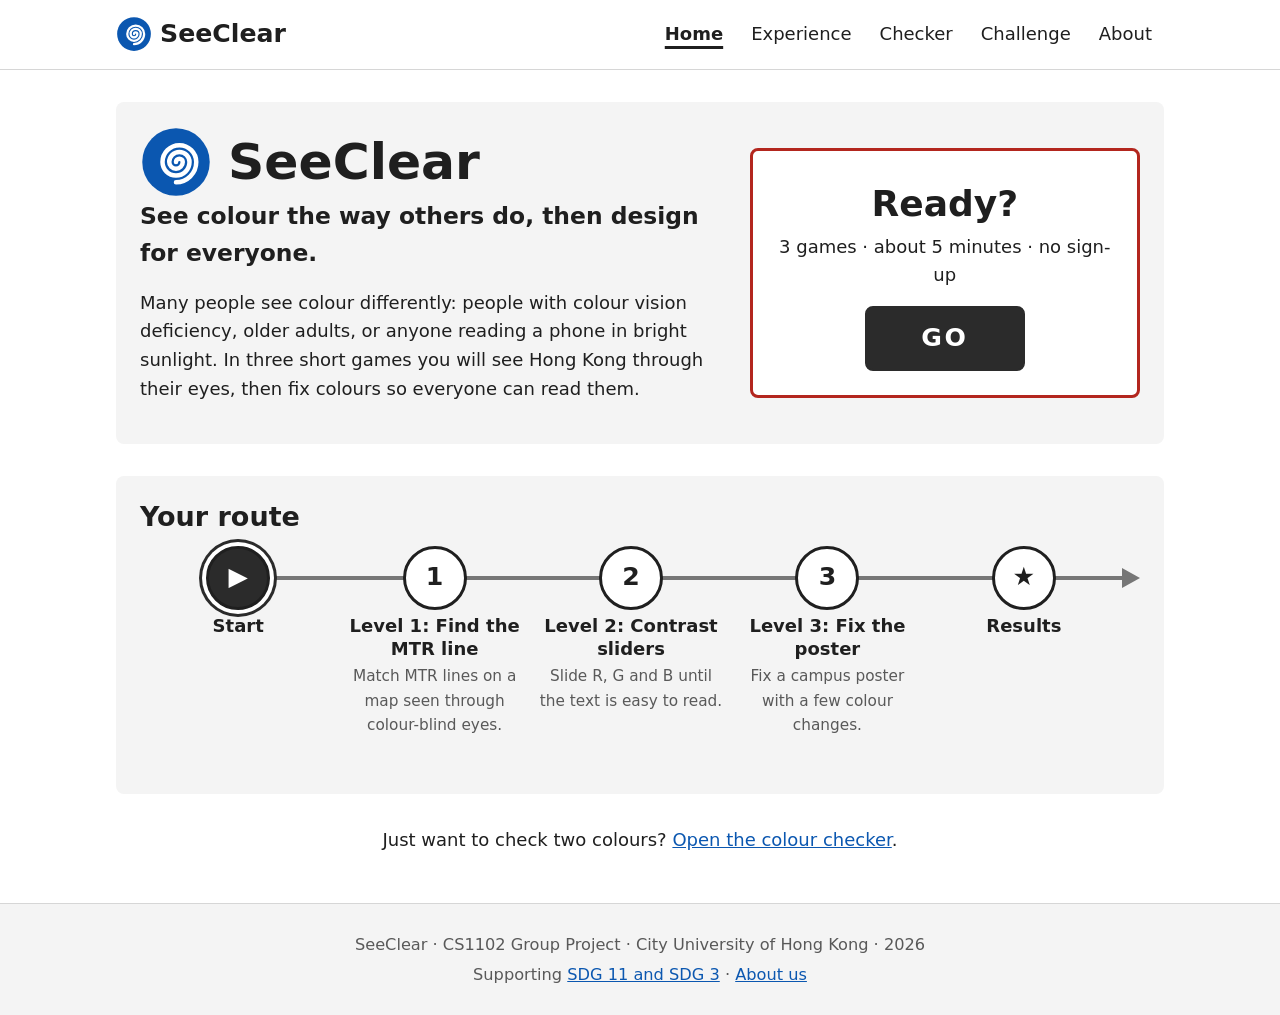
==== index.html @ ec4e5e6d "home: rebuild from the design draft and add a connected route bar to game pages Co-Authored-By: Clau" ====
<!DOCTYPE html>
<html lang="en">
<head>
  <meta charset="UTF-8">
  <meta name="viewport" content="width=device-width, initial-scale=1.0">
  <meta name="description" content="See how people with colour vision deficiency see your design, then check and fix your colours.">
  <title>SeeClear - See colour through other eyes</title>
  <link rel="stylesheet" href="css/style.css">
</head>
<body>
  <!-- Page owner: Programmer B (current version: Programmer A, from the design draft). Nav bar and footer are shared: keep them identical on all 6 pages. -->
  <a class="skip-link" href="#main">Skip to content</a>
  <header class="site-header">
    <nav class="nav-bar" aria-label="Main">
      <a class="logo" href="index.html"><img src="img/logo.svg" alt="" width="36" height="36">SeeClear</a>
      <ul class="nav-links">
        <li><a href="index.html" class="active" aria-current="page">Home</a></li>
        <li><a href="experience.html">Experience</a></li>
        <li><a href="checker.html">Checker</a></li>
        <li><a href="challenge.html">Challenge</a></li>
        <li><a href="about.html">About</a></li>
      </ul>
    </nav>
  </header>

  <main id="main">
    <!-- Home page, following the group's design draft (panel 1). Built by Programmer A, 2026-11-09. -->
    <section class="home-hero" aria-labelledby="homeTitle">
      <div class="home-intro">
        <div class="home-brand">
          <img src="img/logo.svg" alt="" width="72" height="72">
          <h1 id="homeTitle">SeeClear</h1>
        </div>
        <p class="home-tagline">See colour the way others do, then design for everyone.</p>
        <p>Many people see colour differently: people with colour vision deficiency, older adults, or anyone reading a phone in bright sunlight. In three short games you will see Hong Kong through their eyes, then fix colours so everyone can read them.</p>
      </div>
      <div class="ready-box">
        <p class="ready-title">Ready?</p>
        <p>3 games &middot; about 5 minutes &middot; no sign-up</p>
        <a class="btn btn-primary btn-go" href="experience.html">GO</a>
      </div>
    </section>

    <section class="home-route-section" aria-labelledby="routeTitle">
      <h2 id="routeTitle">Your route</h2>
      <nav class="route" id="routeBar" aria-label="Game route" data-current="start" data-detail="true"></nav>
    </section>

    <p class="home-checker">Just want to check two colours? <a href="checker.html">Open the colour checker</a>.</p>
  </main>

  <footer class="site-footer">
    <p>SeeClear &middot; CS1102 Group Project &middot; City University of Hong Kong &middot; 2026</p>
    <p>Supporting <a href="about.html#sdg">SDG 11 and SDG 3</a> &middot; <a href="about.html">About us</a></p>
  </footer>

  <script src="js/game.js"></script>
</body>
</html>
---- css/style.css ----
/*
  style.css - shared styles for all SeeClear pages
  Owner: Programmer A. Programmer B: ask before changing, add page-specific
  rules at the end of this file under the page's heading comment.

  Neutral first version (white / light grey / dark grey) so the colours being
  tested stand out. All text colours pass WCAG AA on --color-bg and --color-surface.
*/

/* ===== Colour and size variables ===== */
:root {
  --color-bg: #ffffff;
  --color-surface: #f4f4f4;       /* cards and footer */
  --color-text: #1f1f1f;          /* 16.3:1 on bg */
  --color-text-muted: #595959;    /* 7.0:1 on bg, 6.4:1 on surface */
  --color-border: #d6d6d6;        /* decoration only */
  --color-border-strong: #767676; /* form controls, 4.5:1 on bg */
  --color-primary: #2b2b2b;       /* primary button background */
  --color-on-primary: #ffffff;    /* 14.4:1 on primary */
  --color-link: #0b57b0;          /* 7.0:1 on bg */
  --color-focus: #0b57b0;

  --font-body: system-ui, -apple-system, "Segoe UI", Roboto, "Helvetica Neue", Arial, sans-serif;
  --font-mono: ui-monospace, "Cascadia Code", Consolas, monospace;
  --text-base: 18px;
  --radius: 8px;
  --space: 16px;
  --max-width: 1080px;
}

/* ===== Base ===== */
*,
*::before,
*::after {
  box-sizing: border-box;
}

html {
  font-size: var(--text-base);
}

body {
  margin: 0;
  font-family: var(--font-body);
  line-height: 1.6;
  color: var(--color-text);
  background: var(--color-bg);
  display: flex;
  flex-direction: column;
  min-height: 100vh;
}

h1,
h2,
h3 {
  line-height: 1.25;
  margin: 0 0 calc(var(--space) * 0.75);
}

h1 {
  font-size: 2.2rem;
}

h2 {
  font-size: 1.5rem;
}

h3 {
  font-size: 1.2rem;
}

p {
  margin: 0 0 var(--space);
}

a {
  color: var(--color-link);
}

img {
  max-width: 100%;
  height: auto;
}

code {
  font-family: var(--font-mono);
}

/* Hidden visually but read by screen readers */
.sr-only {
  position: absolute;
  width: 1px;
  height: 1px;
  padding: 0;
  margin: -1px;
  overflow: hidden;
  clip: rect(0, 0, 0, 0);
  white-space: nowrap;
  border: 0;
}

/* Visible keyboard focus everywhere */
:focus-visible {
  outline: 3px solid var(--color-focus);
  outline-offset: 2px;
}

.skip-link {
  position: absolute;
  left: var(--space);
  top: -100px;
  padding: 8px 16px;
  background: var(--color-primary);
  color: var(--color-on-primary);
  border-radius: var(--radius);
  z-index: 10;
}

.skip-link:focus {
  top: var(--space);
}

/* ===== Header and nav bar ===== */
.site-header {
  border-bottom: 1px solid var(--color-border);
  background: var(--color-bg);
}

.nav-bar {
  max-width: var(--max-width);
  margin: 0 auto;
  padding: 12px var(--space);
  display: flex;
  align-items: center;
  justify-content: space-between;
  flex-wrap: wrap;
  gap: var(--space);
}

.logo {
  display: inline-flex;
  align-items: center;
  gap: 8px;
  font-size: 1.4rem;
  font-weight: 700;
  color: var(--color-text);
  text-decoration: none;
}

.nav-links {
  list-style: none;
  margin: 0;
  padding: 0;
  display: flex;
  flex-wrap: wrap;
  gap: 4px;
}

.nav-links a {
  display: block;
  padding: 8px 12px;
  border-radius: var(--radius);
  color: var(--color-text);
  text-decoration: none;
}

.nav-links a:hover {
  background: var(--color-surface);
}

.nav-links a.active {
  font-weight: 700;
  text-decoration: underline;
  text-underline-offset: 6px;
  text-decoration-thickness: 3px;
}

/* ===== Main layout ===== */
main {
  flex: 1;
  width: 100%;
  max-width: var(--max-width);
  margin: 0 auto;
  padding: calc(var(--space) * 2) var(--space);
}

main > section {
  margin-bottom: calc(var(--space) * 2);
  padding: calc(var(--space) * 1.5);
  background: var(--color-surface);
  border-radius: var(--radius);
}

/* Two-column grid helper, one column on phones */
.grid-2 {
  display: grid;
  grid-template-columns: repeat(2, 1fr);
  gap: var(--space);
}

/* ===== Buttons ===== */
.btn,
button {
  display: inline-flex;
  align-items: center;
  justify-content: center;
  min-height: 48px;
  padding: 10px 20px;
  font: inherit;
  font-weight: 600;
  color: var(--color-text);
  background: var(--color-bg);
  border: 2px solid var(--color-primary);
  border-radius: var(--radius);
  text-decoration: none;
  cursor: pointer;
  transition: background 0.2s, color 0.2s;
}

.btn:hover,
button:hover {
  background: var(--color-surface);
}

.btn-primary {
  color: var(--color-on-primary);
  background: var(--color-primary);
}

.btn-primary:hover {
  background: #000000;
}

button:disabled {
  opacity: 0.5;
  cursor: not-allowed;
}

/* ===== Form controls ===== */
label {
  display: block;
  font-weight: 600;
  margin-bottom: 4px;
}

input[type="text"],
input[type="number"] {
  min-height: 48px;
  padding: 8px 12px;
  font: inherit;
  color: var(--color-text);
  background: var(--color-bg);
  border: 2px solid var(--color-border-strong);
  border-radius: var(--radius);
}

input[type="color"] {
  width: 64px;
  height: 48px;
  padding: 2px;
  border: 2px solid var(--color-border-strong);
  border-radius: var(--radius);
  background: var(--color-bg);
  cursor: pointer;
}

input[type="range"] {
  width: 100%;
  max-width: 400px;
  accent-color: var(--color-primary);
}

/* ===== Home ===== */
.hero {
  text-align: center;
}

.hero h1 {
  font-size: 2.6rem;
}

.cta {
  display: flex;
  flex-wrap: wrap;
  justify-content: center;
  gap: var(--space);
  background: none;
}

.stat-list {
  display: grid;
  grid-template-columns: repeat(auto-fit, minmax(220px, 1fr));
  gap: var(--space);
}

/* Split comparison area (slider logic in filters.js) */
.split-compare {
  position: relative;
  width: 100%;
  min-height: 240px;
  margin: var(--space) 0;
  border: 1px dashed var(--color-border-strong);
  border-radius: var(--radius);
  overflow: hidden;
}

/* ===== Footer ===== */
.site-footer {
  padding: calc(var(--space) * 1.5) var(--space);
  text-align: center;
  font-size: 0.9rem;
  color: var(--color-text-muted);
  background: var(--color-surface);
  border-top: 1px solid var(--color-border);
}

.site-footer p {
  margin: 4px 0;
}

/* ===== Phones ===== */
@media (max-width: 640px) {
  html {
    font-size: 17px;
  }

  h1,
  .hero h1 {
    font-size: 1.8rem;
  }

  .nav-bar {
    flex-direction: column;
    align-items: flex-start;
  }

  .grid-2 {
    grid-template-columns: 1fr;
  }

  main > section {
    padding: var(--space);
  }

  .cta .btn {
    width: 100%;
  }
}

/* Respect users who turn off animation */
@media (prefers-reduced-motion: reduce) {
  * {
    transition: none !important;
    animation: none !important;
  }
}

/* ===== Page-specific rules below (add under a heading comment per page) ===== */

/* ----- Checker (Programmer A) ----- */
.color-row {
  display: flex;
  gap: 8px;
  align-items: center;
}

.color-row input[type="text"] {
  width: 8em;
  font-family: var(--font-mono);
}

.field-error {
  margin: 4px 0 0;
  font-size: 0.9rem;
  color: #b3261e; /* 5.9:1 on surface */
}

input[aria-invalid="true"] {
  border-color: #b3261e;
}

.checker-input .btn {
  margin-top: var(--space);
}

.image-pick {
  margin-top: calc(var(--space) * 1.5);
  padding-top: var(--space);
  border-top: 1px solid var(--color-border);
}

.image-pick input[type="file"] {
  margin-bottom: var(--space);
  font: inherit;
}

.pick-target {
  margin: 0 0 var(--space);
  padding: 0;
  border: 0;
}

.pick-target legend {
  font-weight: 600;
  margin-bottom: 4px;
}

.pick-target label {
  display: inline-flex;
  align-items: center;
  gap: 6px;
  margin-right: var(--space);
  font-weight: 400;
}

.image-hint {
  margin: 8px 0;
  color: var(--color-text-muted);
}

.image-canvas {
  display: block;
  max-width: 100%;
  height: auto;
  border: 1px solid var(--color-border-strong);
  border-radius: var(--radius);
  cursor: crosshair;
}

.image-canvas[hidden] {
  display: none;
}

.ratio-line {
  font-size: 1.4rem;
}

.badge-grid {
  display: grid;
  grid-template-columns: repeat(2, 1fr);
  gap: 8px;
  margin-bottom: var(--space);
}

.badge {
  display: flex;
  justify-content: space-between;
  padding: 8px 12px;
  border-radius: var(--radius);
  border: 2px solid var(--color-border-strong);
  background: var(--color-bg);
  font-weight: 600;
}

.badge.pass {
  border-color: #1b6e2a;
}

.badge.pass .badge-result {
  color: #1b6e2a; /* 6.3:1 on white */
}

.badge.fail .badge-result {
  color: #b3261e; /* 6.5:1 on white */
}

.gauge {
  margin: var(--space) 0 8px;
}

.gauge-track {
  position: relative;
  height: 24px;
  background: var(--color-bg);
  border: 2px solid var(--color-border-strong);
  border-radius: 12px;
}

.gauge-fill {
  height: 100%;
  width: 0;
  border-radius: 10px;
  background: var(--color-text-muted);
  transition: width 0.4s ease, background-color 0.4s ease;
}

/* Fill colour follows the normal-text result; the badges also say it in words */
.gauge-fill.level-fail {
  background: #b3261e;
}

.gauge-fill.level-aa {
  background: #8a5a00;
}

.gauge-fill.level-aaa {
  background: #1b6e2a;
}

.gauge-tick {
  position: absolute;
  top: -6px;
  bottom: -6px;
  width: 2px;
  margin-left: -1px;
  background: var(--color-text);
}

.gauge-tick span {
  position: absolute;
  top: 34px;
  left: 50%;
  transform: translateX(-50%);
  font-size: 0.85rem;
  font-weight: 700;
}

.gauge-ends {
  display: flex;
  justify-content: space-between;
  margin-top: 4px;
  font-size: 0.85rem;
  color: var(--color-text-muted);
}

.gauge-legend {
  margin-top: 12px;
  font-size: 0.9rem;
  color: var(--color-text-muted);
}

.fix-row {
  display: flex;
  flex-wrap: wrap;
  align-items: center;
  gap: 8px 12px;
}

.fix-row label {
  margin: 0;
}

.fix-row select {
  min-height: 48px;
  padding: 8px 12px;
  font: inherit;
  color: var(--color-text);
  background: var(--color-bg);
  border: 2px solid var(--color-border-strong);
  border-radius: var(--radius);
}

.fix-message {
  margin: 12px 0 0;
  min-height: 1.6em;
}

#preview {
  padding: calc(var(--space) * 1.5);
  border-radius: var(--radius);
  border: 1px solid var(--color-border);
}

.preview-large {
  font-size: 1.4rem; /* 24px+ counts as large text */
  font-weight: 700;
}

#previewBtn {
  cursor: default;
}

.copy-css {
  margin-top: calc(var(--space) * 1.5);
  padding-top: var(--space);
  border-top: 1px solid var(--color-border);
}

.copy-css pre {
  margin: 0 0 12px;
  padding: 12px var(--space);
  background: var(--color-bg);
  border: 1px solid var(--color-border-strong);
  border-radius: var(--radius);
  overflow-x: auto;
}

.copy-buttons {
  display: flex;
  flex-wrap: wrap;
  gap: 8px;
}

.copy-message {
  margin: 8px 0 0;
  min-height: 1.6em;
  color: var(--color-text-muted);
}

.history-hint {
  color: var(--color-text-muted);
}

.history-list {
  list-style: none;
  margin: var(--space) 0 0;
  padding: 0;
  display: grid;
  gap: 8px;
}

.history-item {
  width: 100%;
  justify-content: flex-start;
  gap: 12px;
  font-weight: 400;
  text-align: left;
}

.history-swatch {
  flex: none;
  width: 48px;
  padding: 4px 0;
  text-align: center;
  font-weight: 700;
  border: 1px solid var(--color-border-strong);
  border-radius: 4px;
}

.history-codes {
  font-family: var(--font-mono);
}

.history-ratio {
  margin-left: auto;
  color: var(--color-text-muted);
}

@media (max-width: 640px) {
  .badge-grid {
    grid-template-columns: 1fr;
  }
}

/* ===== Games (Programmer A) ===== */
.game-step {
  margin: 0;
  font-weight: 700;
  color: var(--color-text-muted);
  text-transform: uppercase;
  letter-spacing: 0.05em;
}

.game-actions,
.quiz-nav,
.fix-status {
  display: flex;
  flex-wrap: wrap;
  align-items: center;
  gap: 12px;
  margin: var(--space) 0;
}

.game-message {
  min-height: 1.6em;
  font-weight: 600;
}

.next-block {
  margin: var(--space) 0;
  padding: var(--space);
  background: var(--color-bg);
  border: 2px solid #1b6e2a;
  border-radius: var(--radius);
}

.next-block[hidden] {
  display: none;
}

.vision-row select,
.fix-row select {
  min-height: 48px;
  font: inherit;
}

.vision-row {
  margin-bottom: var(--space);
}

.vision-row select {
  padding: 8px 12px;
  border: 2px solid var(--color-border-strong);
  border-radius: var(--radius);
  background: var(--color-bg);
}

/* Game 1: MTR map */
.mtr-game {
  display: grid;
  grid-template-columns: 3fr 2fr;
  gap: var(--space);
  align-items: start;
}

.mtr-map svg {
  display: block;
  width: 100%;
  height: auto;
  background: #fafafa;
  border: 1px solid var(--color-border-strong);
  border-radius: var(--radius);
}

.mtr-side h2 {
  font-size: 1.1rem;
  margin: 0 0 8px;
}

.mtr-slots {
  list-style: none;
  margin: 0 0 var(--space);
  padding: 0;
  display: grid;
  gap: 8px;
}

.mtr-slots li {
  display: grid;
  grid-template-columns: 36px 1fr auto;
  align-items: center;
  gap: 8px;
}

.slot-number {
  display: inline-flex;
  align-items: center;
  justify-content: center;
  width: 34px;
  height: 34px;
  border-radius: 50%;
  background: #1f1f1f;
  color: #ffffff;
  font-weight: 700;
}

.drop-slot {
  min-height: 52px;
  padding: 4px;
  display: flex;
  align-items: center;
  background: var(--color-bg);
  border: 2px dashed var(--color-border-strong);
  border-radius: var(--radius);
  cursor: pointer;
}

.drop-slot:empty::before {
  content: "Drop here";
  padding-left: 8px;
  color: var(--color-text-muted);
}

.drop-slot.drop-target {
  border-style: solid;
  border-color: var(--color-link);
  background: #e8f0fb;
}

.slot-mark {
  min-width: 6.5em;
  font-weight: 700;
}

.mtr-slots li.correct .drop-slot {
  border: 2px solid #1b6e2a;
}

.mtr-slots li.correct .slot-mark {
  color: #1b6e2a;
}

.mtr-slots li.wrong .drop-slot {
  border: 2px solid #b3261e;
}

.mtr-slots li.wrong .slot-mark {
  color: #b3261e;
}

.chip-tray {
  display: flex;
  flex-wrap: wrap;
  gap: 8px;
  min-height: 60px;
  padding: 8px;
  border: 1px solid var(--color-border);
  border-radius: var(--radius);
  background: var(--color-bg);
}

.line-chip {
  gap: 8px;
  min-height: 44px;
  padding: 6px 12px;
  font-weight: 600;
  touch-action: none;
  user-select: none;
}

.drop-slot .line-chip {
  width: 100%;
  justify-content: flex-start;
}

.chip-swatch {
  flex: none;
  width: 22px;
  height: 22px;
  border-radius: 4px;
  border: 1px solid #1f1f1f;
}

.line-chip.selected {
  outline: 3px solid var(--color-link);
  outline-offset: 2px;
}

.line-chip.dragging {
  position: relative;
  z-index: 10;
  cursor: grabbing;
  box-shadow: 0 6px 16px rgba(0, 0, 0, 0.25);
}

.attempt-list {
  margin: 0;
  padding-left: 1.4em;
  color: var(--color-text-muted);
}

/* Game 2: contrast sliders */
.slider-game {
  display: grid;
  grid-template-columns: 1fr 1fr;
  gap: var(--space);
  align-items: start;
}

.slider-picture {
  display: flex;
  align-items: center;
  justify-content: center;
  min-height: 220px;
  padding: var(--space);
  border: 1px solid var(--color-border-strong);
  border-radius: var(--radius);
  text-align: center;
}

.slider-picture p {
  margin: 0;
}

.contrast-level {
  margin: 0 0 8px;
}

.contrast-target {
  color: var(--color-text-muted);
  margin-left: 8px;
}

.level-bar {
  position: relative;
  height: 16px;
  margin-bottom: var(--space);
  background: var(--color-bg);
  border: 1px solid var(--color-border-strong);
  border-radius: 8px;
}

.level-fill {
  height: 100%;
  width: 0;
  background: #b3261e;
  border-radius: 8px;
  transition: width 0.15s;
}

.level-fill.reached {
  background: #1b6e2a;
}

.level-target {
  position: absolute;
  top: -6px;
  bottom: -6px;
  width: 3px;
  background: var(--color-text);
}

.rgb-slider label {
  display: flex;
  justify-content: space-between;
  max-width: 400px;
}

.rgb-slider output {
  font-family: var(--font-mono);
}

.quiz-count {
  font-weight: 700;
  min-width: 4em;
  text-align: center;
}

/* Game 3: fix the poster */
.fix-game {
  display: grid;
  grid-template-columns: 3fr 2fr;
  gap: var(--space);
  align-items: start;
}

.poster {
  display: flex;
  flex-direction: column;
  gap: 12px;
  min-height: 360px;
  padding: calc(var(--space) * 1.5);
  border: 1px solid var(--color-border-strong);
  border-radius: var(--radius);
}

.poster.selected {
  outline: 4px solid var(--color-link);
  outline-offset: 3px;
}

.poster-block {
  justify-content: space-between;
  gap: 12px;
  background: transparent;
  border: 2px dashed transparent;
  text-align: left;
  font-weight: 600;
}

.poster-block:hover {
  background: transparent;
  border-color: currentColor;
}

.poster-block.selected {
  border: 3px solid var(--color-link);
  box-shadow: 0 0 0 2px #ffffff;
}

.block-mark {
  flex: none;
  padding: 2px 8px;
  font-size: 0.8rem;
  border-radius: 4px;
  background: #ffffff;
}

.block-mark.pass {
  color: #1b6e2a;
}

.block-mark.fail {
  color: #b3261e;
}

.toolbox h2 {
  margin-top: 0;
}

.selected-part {
  font-weight: 600;
}

.swatches {
  display: grid;
  grid-template-columns: repeat(4, 1fr);
  gap: 8px;
  margin-top: var(--space);
}

.swatch {
  min-height: 48px;
  padding: 0;
  border: 2px solid var(--color-border-strong);
}

.swatch:hover {
  border-color: var(--color-text);
}

.progress-bar {
  display: flex;
  height: 32px;
  margin-top: var(--space);
  border-radius: var(--radius);
  overflow: hidden;
  border: 1px solid var(--color-border-strong);
  font-weight: 700;
  font-size: 0.85rem;
  color: #ffffff;
}

.progress-pass,
.progress-fail {
  flex: none;
  overflow: hidden;
  display: flex;
  align-items: center;
  justify-content: center;
  white-space: nowrap;
  transition: width 0.3s;
}

.progress-pass {
  background: #1b6e2a;
}

.progress-fail {
  background: #b3261e;
}

/* Results (About page) */
.result-steps {
  list-style: none;
  margin: 0 0 var(--space);
  padding: 0;
  display: grid;
  grid-template-columns: repeat(3, 1fr);
  gap: var(--space);
}

.result-step {
  display: flex;
  flex-direction: column;
  align-items: center;
  gap: 6px;
  padding: var(--space);
  background: var(--color-bg);
  border-radius: var(--radius);
  text-align: center;
}

.result-number {
  display: inline-flex;
  align-items: center;
  justify-content: center;
  width: 44px;
  height: 44px;
  border: 2px solid var(--color-text);
  border-radius: 50%;
  font-weight: 700;
}

.result-score {
  font-size: 1.6rem;
  font-weight: 700;
}

.result-step.not-played .result-score {
  font-size: 1rem;
  color: var(--color-text-muted);
}

.result-level {
  font-size: 1.4rem;
}

.result-level strong {
  font-size: 2rem;
}

@media (max-width: 640px) {
  .mtr-game,
  .slider-game,
  .fix-game,
  .result-steps {
    grid-template-columns: 1fr;
  }
}

/* ===== Route bar: Start - 1 - 2 - 3 - Results (Programmer A) ===== */
.route {
  margin-bottom: calc(var(--space) * 2);
}

.route-list {
  position: relative;
  display: flex;
  margin: 0;
  padding: 0 18px 0 0; /* room for the arrow head */
  list-style: none;
}

/* Arrow head at the end of the line */
.route-list::after {
  content: "";
  position: absolute;
  right: 0;
  top: 14px;
  border-left: 18px solid var(--color-border-strong);
  border-top: 10px solid transparent;
  border-bottom: 10px solid transparent;
}

.route-step {
  position: relative;
  flex: 1;
  min-width: 0;
}

/* The line joining each step to the one before it */
.route-step + .route-step::before,
.route-step:last-child::after {
  content: "";
  position: absolute;
  top: 22px;
  height: 4px;
  background: var(--color-border-strong);
}

.route-step + .route-step::before {
  right: 50%;
  width: 100%;
}

.route-step:last-child::after {
  left: 50%;
  width: 50%;
}

.route-step.done::before {
  background: #1b6e2a;
}

.route-step a {
  position: relative;
  z-index: 1;
  display: flex;
  flex-direction: column;
  align-items: center;
  gap: 4px;
  padding: 0 4px;
  color: var(--color-text);
  text-align: center;
  text-decoration: none;
}

.route-dot {
  display: inline-flex;
  align-items: center;
  justify-content: center;
  width: 48px;
  height: 48px;
  border: 3px solid var(--color-text);
  border-radius: 50%;
  background: var(--color-bg);
  font-weight: 700;
}

.route-label {
  font-size: 0.85rem;
  line-height: 1.3;
}

.route-step a:hover .route-label {
  text-decoration: underline;
}

.route-score {
  font-size: 0.8rem;
  font-weight: 700;
  color: #1b6e2a;
}

.route-step.done .route-dot {
  border-color: #1b6e2a;
}

.route-step.current .route-dot {
  color: var(--color-on-primary);
  background: var(--color-primary);
  box-shadow: 0 0 0 4px var(--color-bg), 0 0 0 7px var(--color-primary);
}

.route-step.current .route-label {
  font-weight: 700;
}

/* Large version on the home page */
.route-detail .route-dot {
  width: 64px;
  height: 64px;
  font-size: 1.4rem;
}

.route-detail .route-step + .route-step::before,
.route-detail .route-step:last-child::after {
  top: 30px;
}

.route-detail::after {
  top: 22px;
}

.route-detail .route-label {
  font-size: 1rem;
  font-weight: 700;
}

.route-summary {
  font-size: 0.85rem;
  color: var(--color-text-muted);
}

/* ===== Home page (design draft, panel 1) ===== */
.home-hero {
  display: grid;
  grid-template-columns: 3fr 2fr;
  gap: calc(var(--space) * 1.5);
  align-items: center;
}

.home-brand {
  display: flex;
  align-items: center;
  gap: var(--space);
}

.home-brand h1 {
  margin: 0;
  font-size: 2.8rem;
}

.home-tagline {
  font-size: 1.3rem;
  font-weight: 600;
}

.ready-box {
  padding: calc(var(--space) * 1.5);
  text-align: center;
  background: var(--color-bg);
  border: 3px solid #b3261e;
  border-radius: var(--radius);
}

.ready-title {
  margin: 0;
  font-size: 2rem;
  font-weight: 700;
}

.btn-go {
  min-width: 160px;
  font-size: 1.4rem;
  letter-spacing: 0.1em;
}

.home-route-section h2 {
  margin-top: 0;
}

.home-checker {
  text-align: center;
}

@media (max-width: 640px) {
  .home-hero {
    grid-template-columns: 1fr;
  }

  .home-brand h1 {
    font-size: 2.2rem;
  }

  /* Small route bar: only the current step keeps its name */
  .route-list:not(.route-detail) .route-step:not(.current) .route-label,
  .route-list:not(.route-detail) .route-step:not(.current) .route-score {
    display: none;
  }

  .route-dot {
    width: 40px;
    height: 40px;
  }

  .route-step + .route-step::before,
  .route-step:last-child::after {
    top: 18px;
  }

  .route-list::after {
    top: 10px;
  }

  /* Large route goes top to bottom */
  .route-detail {
    flex-direction: column;
    gap: var(--space);
    padding: 0;
  }

  .route-detail::after {
    display: none;
  }

  .route-detail .route-step a {
    flex-direction: row;
    flex-wrap: wrap;
    align-items: center;
    gap: 4px 12px;
    text-align: left;
  }

  .route-detail .route-dot {
    flex: none;
    width: 52px;
    height: 52px;
  }

  .route-detail .route-summary {
    flex-basis: 100%;
    padding-left: 64px;
  }

  .route-detail .route-step + .route-step::before {
    top: auto;
    bottom: 50%;
    left: 28px;
    right: auto;
    width: 4px;
    height: calc(100% + var(--space));
  }

  .route-detail .route-step:last-child::after {
    display: none;
  }
}
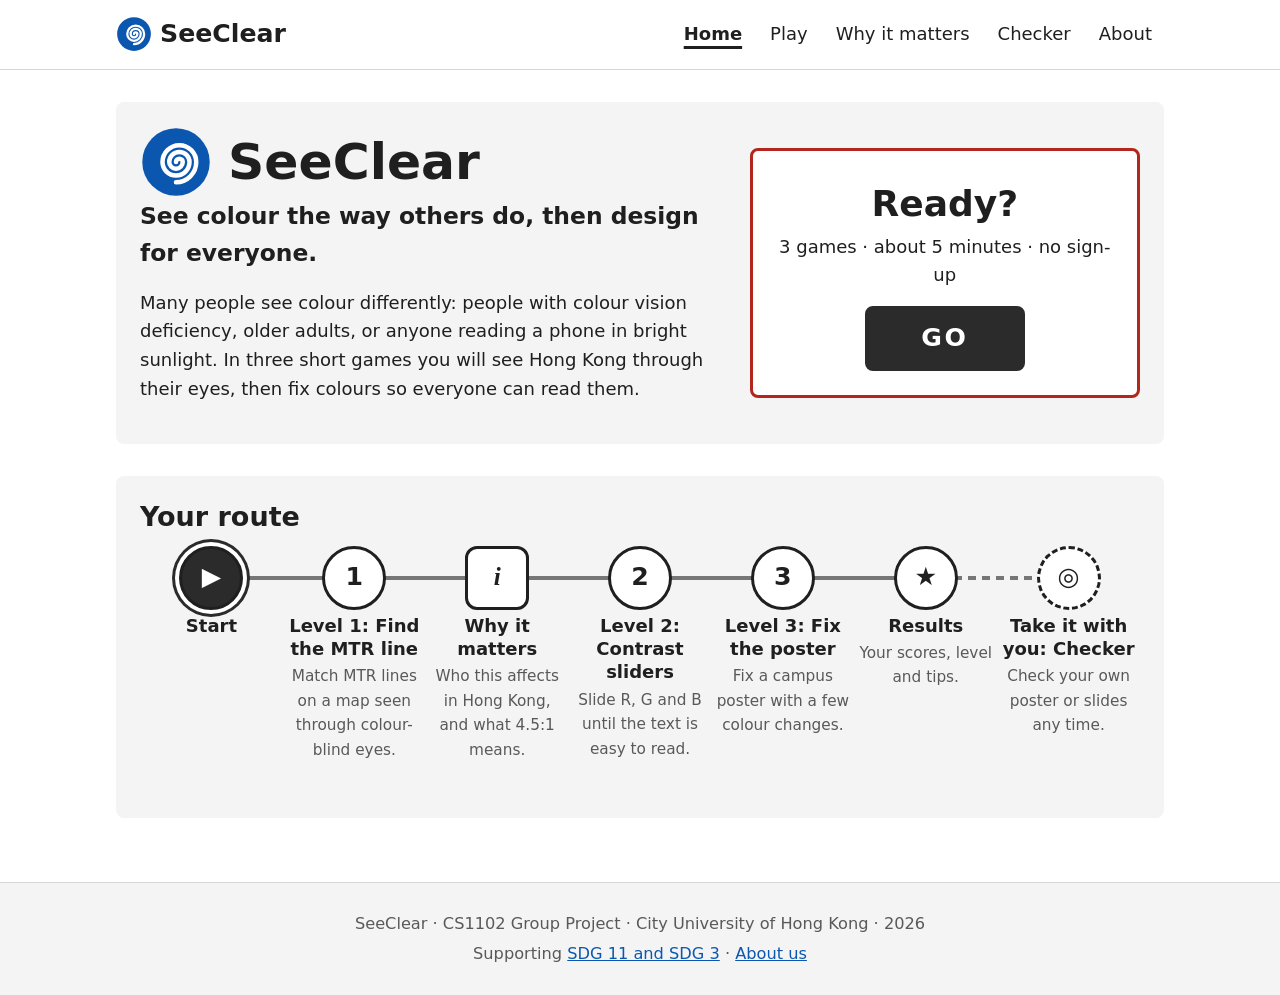
==== commit 35f674c6: "site: group nav by purpose, add Why it matters page and Checker branch to the route Co-Authored-By: " ====
--- a/index.html
+++ b/index.html
@@ -14,11 +14,11 @@
     <nav class="nav-bar" aria-label="Main">
       <a class="logo" href="index.html"><img src="img/logo.svg" alt="" width="36" height="36">SeeClear</a>
       <ul class="nav-links">
-        <li><a href="index.html" class="active" aria-current="page">Home</a></li>
-        <li><a href="experience.html">Experience</a></li>
-        <li><a href="checker.html">Checker</a></li>
-        <li><a href="challenge.html">Challenge</a></li>
-        <li><a href="about.html">About</a></li>
+        <li><a href="index.html" data-nav="home" class="active" aria-current="page">Home</a></li>
+        <li><a href="experience.html" data-nav="play">Play</a></li>
+        <li><a href="why.html" data-nav="why">Why it matters</a></li>
+        <li><a href="checker.html" data-nav="checker">Checker</a></li>
+        <li><a href="about.html" data-nav="about">About</a></li>
       </ul>
     </nav>
   </header>
@@ -45,8 +45,6 @@
       <h2 id="routeTitle">Your route</h2>
       <nav class="route" id="routeBar" aria-label="Game route" data-current="start" data-detail="true"></nav>
     </section>
-
-    <p class="home-checker">Just want to check two colours? <a href="checker.html">Open the colour checker</a>.</p>
   </main>
 
   <footer class="site-footer">
--- a/css/style.css
+++ b/css/style.css
@@ -1098,19 +1098,8 @@
   position: relative;
   display: flex;
   margin: 0;
-  padding: 0 18px 0 0; /* room for the arrow head */
+  padding: 0;
   list-style: none;
-}
-
-/* Arrow head at the end of the line */
-.route-list::after {
-  content: "";
-  position: absolute;
-  right: 0;
-  top: 14px;
-  border-left: 18px solid var(--color-border-strong);
-  border-top: 10px solid transparent;
-  border-bottom: 10px solid transparent;
 }
 
 .route-step {
@@ -1120,8 +1109,7 @@
 }
 
 /* The line joining each step to the one before it */
-.route-step + .route-step::before,
-.route-step:last-child::after {
+.route-step + .route-step::before {
   content: "";
   position: absolute;
   top: 22px;
@@ -1134,9 +1122,20 @@
   width: 100%;
 }
 
-.route-step:last-child::after {
-  left: 50%;
-  width: 50%;
+/* The Checker is a branch, not a level: dashed line and dashed circle */
+.route-step.kind-tool::before {
+  background: repeating-linear-gradient(90deg, var(--color-border-strong) 0 8px, transparent 8px 14px);
+}
+
+.kind-tool .route-dot {
+  border-style: dashed;
+}
+
+/* "Why it matters" is reading, not a game: rounded square */
+.kind-read .route-dot {
+  border-radius: 12px;
+  font-family: Georgia, "Times New Roman", serif;
+  font-style: italic;
 }
 
 .route-step.done::before {
@@ -1204,13 +1203,8 @@
   font-size: 1.4rem;
 }
 
-.route-detail .route-step + .route-step::before,
-.route-detail .route-step:last-child::after {
+.route-detail .route-step + .route-step::before {
   top: 30px;
-}
-
-.route-detail::after {
-  top: 22px;
 }
 
 .route-detail .route-label {
@@ -1295,13 +1289,8 @@
     height: 40px;
   }
 
-  .route-step + .route-step::before,
-  .route-step:last-child::after {
+  .route-step + .route-step::before {
     top: 18px;
-  }
-
-  .route-list::after {
-    top: 10px;
   }
 
   /* Large route goes top to bottom */
@@ -1309,10 +1298,6 @@
     flex-direction: column;
     gap: var(--space);
     padding: 0;
-  }
-
-  .route-detail::after {
-    display: none;
   }
 
   .route-detail .route-step a {
@@ -1343,7 +1328,117 @@
     height: calc(100% + var(--space));
   }
 
-  .route-detail .route-step:last-child::after {
-    display: none;
-  }
-}
+  .route-detail .route-step.kind-tool::before {
+    background: repeating-linear-gradient(180deg, var(--color-border-strong) 0 8px, transparent 8px 14px);
+  }
+}
+
+/* ===== Why it matters page (Programmer A) ===== */
+.page-lead {
+  font-size: 1.15rem;
+}
+
+.chart-grid {
+  display: grid;
+  grid-template-columns: 3fr 2fr;
+  gap: var(--space);
+}
+
+.chart-card {
+  margin: 0;
+  padding: var(--space);
+  background: var(--color-bg);
+  border-radius: var(--radius);
+}
+
+.chart-card figcaption {
+  font-weight: 700;
+  margin-bottom: 8px;
+}
+
+.chart-area svg {
+  display: block;
+  width: 100%;
+  max-width: 420px;
+  height: auto;
+  margin: 0 auto;
+}
+
+#ageChart svg {
+  max-width: 240px;
+}
+
+.chart-empty {
+  display: flex;
+  align-items: center;
+  justify-content: center;
+  min-height: 200px;
+  padding: var(--space);
+  text-align: center;
+  color: var(--color-text-muted);
+  border: 2px dashed var(--color-border-strong);
+  border-radius: var(--radius);
+}
+
+.chart-legend {
+  list-style: none;
+  margin: 8px 0 0;
+  padding: 0;
+  display: flex;
+  flex-wrap: wrap;
+  gap: 4px 16px;
+  font-size: 0.9rem;
+}
+
+.chart-legend span {
+  display: inline-block;
+  width: 14px;
+  height: 14px;
+  margin-right: 6px;
+  vertical-align: -2px;
+  border: 1px solid var(--color-text);
+}
+
+.chart-source {
+  font-size: 0.9rem;
+  color: var(--color-text-muted);
+}
+
+.contrast-samples {
+  display: grid;
+  grid-template-columns: repeat(3, 1fr);
+  gap: var(--space);
+  margin: var(--space) 0;
+}
+
+.contrast-sample {
+  padding: var(--space);
+  border: 1px solid var(--color-border-strong);
+  border-radius: var(--radius);
+}
+
+.contrast-sample p {
+  margin: 0;
+}
+
+.sample-text {
+  font-size: 1.1rem;
+  font-weight: 600;
+}
+
+.sample-ratio {
+  margin-top: 8px !important;
+  font-family: var(--font-mono);
+  font-size: 0.9rem;
+}
+
+.toolbox-tip {
+  font-size: 0.9rem;
+}
+
+@media (max-width: 640px) {
+  .chart-grid,
+  .contrast-samples {
+    grid-template-columns: 1fr;
+  }
+}
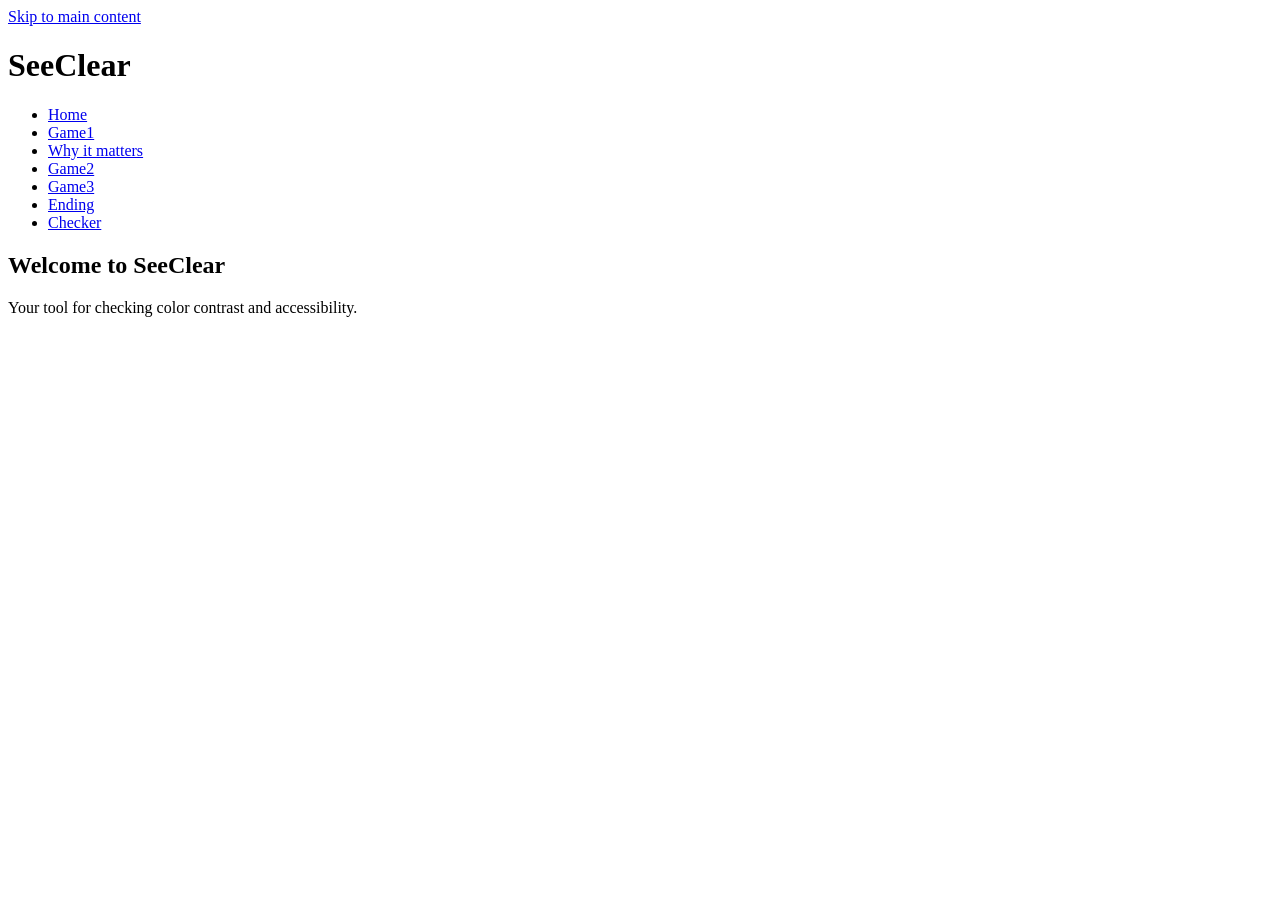
==== commit 06f0d52d: "Start hand-written rewrite: home page skeleton and game1" ====
--- a/index.html
+++ b/index.html
@@ -1,57 +1,38 @@
 <!DOCTYPE html>
 <html lang="en">
+
 <head>
-  <meta charset="UTF-8">
-  <meta name="viewport" content="width=device-width, initial-scale=1.0">
-  <meta name="description" content="See how people with colour vision deficiency see your design, then check and fix your colours.">
-  <title>SeeClear - See colour through other eyes</title>
-  <link rel="stylesheet" href="css/style.css">
+    <meta charset="UTF-8">
+    <meta name="viewport" content="width=device-width, initial-scale=1.0">
+
+    <title>SeeClear</title>
+    <link rel="stylesheet" href="css/style.css">
+
 </head>
+
 <body>
-  <!-- Page owner: Programmer B (current version: Programmer A, from the design draft). Nav bar and footer are shared: keep them identical on all 6 pages. -->
-  <a class="skip-link" href="#main">Skip to content</a>
-  <header class="site-header">
-    <nav class="nav-bar" aria-label="Main">
-      <a class="logo" href="index.html"><img src="img/logo.svg" alt="" width="36" height="36">SeeClear</a>
-      <ul class="nav-links">
-        <li><a href="index.html" data-nav="home" class="active" aria-current="page">Home</a></li>
-        <li><a href="experience.html" data-nav="play">Play</a></li>
-        <li><a href="why.html" data-nav="why">Why it matters</a></li>
-        <li><a href="checker.html" data-nav="checker">Checker</a></li>
-        <li><a href="about.html" data-nav="about">About</a></li>
-      </ul>
-    </nav>
-  </header>
+    <a class="" href="#main">Skip to main content</a>
+    <header class="site-header">
+        <h1>SeeClear</h1>
+        <nav class="site-nav">
+            <ul class="nav-links">
+                <li><a href="index.html">Home</a></li>
+                <li><a href="game1.html">Game1</a></li>
+                <li><a href="background.html">Why it matters</a></li>
+                <li><a href="game2.html">Game2</a></li>
+                <li><a href="game3.html">Game3</a></li>
+                <li><a href="ending.html">Ending</a></li>
+                <li><a href="checker.html">Checker</a></li>
+            </ul>
+        </nav>
+    </header>
 
-  <main id="main">
-    <!-- Home page, following the group's design draft (panel 1). Built by Programmer A, 2026-11-09. -->
-    <section class="home-hero" aria-labelledby="homeTitle">
-      <div class="home-intro">
-        <div class="home-brand">
-          <img src="img/logo.svg" alt="" width="72" height="72">
-          <h1 id="homeTitle">SeeClear</h1>
-        </div>
-        <p class="home-tagline">See colour the way others do, then design for everyone.</p>
-        <p>Many people see colour differently: people with colour vision deficiency, older adults, or anyone reading a phone in bright sunlight. In three short games you will see Hong Kong through their eyes, then fix colours so everyone can read them.</p>
-      </div>
-      <div class="ready-box">
-        <p class="ready-title">Ready?</p>
-        <p>3 games &middot; about 5 minutes &middot; no sign-up</p>
-        <a class="btn btn-primary btn-go" href="experience.html">GO</a>
-      </div>
-    </section>
+    <main id="main">
+        <h2>Welcome to SeeClear</h2>
+        <p>Your tool for checking color contrast and accessibility.</p>
 
-    <section class="home-route-section" aria-labelledby="routeTitle">
-      <h2 id="routeTitle">Your route</h2>
-      <nav class="route" id="routeBar" aria-label="Game route" data-current="start" data-detail="true"></nav>
-    </section>
-  </main>
+    </main>
+    <script src="js/color.js"></script>
+</body>
 
-  <footer class="site-footer">
-    <p>SeeClear &middot; CS1102 Group Project &middot; City University of Hong Kong &middot; 2026</p>
-    <p>Supporting <a href="about.html#sdg">SDG 11 and SDG 3</a> &middot; <a href="about.html">About us</a></p>
-  </footer>
-
-  <script src="js/game.js"></script>
-</body>
-</html>
+</html>
--- a/css/style.css
+++ b/css/style.css
@@ -1,1444 +1,25 @@
-/*
-  style.css - shared styles for all SeeClear pages
-  Owner: Programmer A. Programmer B: ask before changing, add page-specific
-  rules at the end of this file under the page's heading comment.
-
-  Neutral first version (white / light grey / dark grey) so the colours being
-  tested stand out. All text colours pass WCAG AA on --color-bg and --color-surface.
-*/
-
-/* ===== Colour and size variables ===== */
-:root {
-  --color-bg: #ffffff;
-  --color-surface: #f4f4f4;       /* cards and footer */
-  --color-text: #1f1f1f;          /* 16.3:1 on bg */
-  --color-text-muted: #595959;    /* 7.0:1 on bg, 6.4:1 on surface */
-  --color-border: #d6d6d6;        /* decoration only */
-  --color-border-strong: #767676; /* form controls, 4.5:1 on bg */
-  --color-primary: #2b2b2b;       /* primary button background */
-  --color-on-primary: #ffffff;    /* 14.4:1 on primary */
-  --color-link: #0b57b0;          /* 7.0:1 on bg */
-  --color-focus: #0b57b0;
-
-  --font-body: system-ui, -apple-system, "Segoe UI", Roboto, "Helvetica Neue", Arial, sans-serif;
-  --font-mono: ui-monospace, "Cascadia Code", Consolas, monospace;
-  --text-base: 18px;
-  --radius: 8px;
-  --space: 16px;
-  --max-width: 1080px;
+.map{
+    width: 200px;
+    height: 20px;
+    margin: 10px;
 }
-
-/* ===== Base ===== */
-*,
-*::before,
-*::after {
-  box-sizing: border-box;
+.selected{
+    background-color: lightgray;
+    border: 2px solid #ccc;
 }
-
-html {
-  font-size: var(--text-base);
+.correct {
+    background-color: lightgreen;
 }
-
-body {
-  margin: 0;
-  font-family: var(--font-body);
-  line-height: 1.6;
-  color: var(--color-text);
-  background: var(--color-bg);
-  display: flex;
-  flex-direction: column;
-  min-height: 100vh;
+.correct::after {
+    content: "✔";
+    font-weight: bold;
+    margin-left: 5px;
 }
-
-h1,
-h2,
-h3 {
-  line-height: 1.25;
-  margin: 0 0 calc(var(--space) * 0.75);
+.wrong {
+    background-color: lightcoral;
 }
-
-h1 {
-  font-size: 2.2rem;
-}
-
-h2 {
-  font-size: 1.5rem;
-}
-
-h3 {
-  font-size: 1.2rem;
-}
-
-p {
-  margin: 0 0 var(--space);
-}
-
-a {
-  color: var(--color-link);
-}
-
-img {
-  max-width: 100%;
-  height: auto;
-}
-
-code {
-  font-family: var(--font-mono);
-}
-
-/* Hidden visually but read by screen readers */
-.sr-only {
-  position: absolute;
-  width: 1px;
-  height: 1px;
-  padding: 0;
-  margin: -1px;
-  overflow: hidden;
-  clip: rect(0, 0, 0, 0);
-  white-space: nowrap;
-  border: 0;
-}
-
-/* Visible keyboard focus everywhere */
-:focus-visible {
-  outline: 3px solid var(--color-focus);
-  outline-offset: 2px;
-}
-
-.skip-link {
-  position: absolute;
-  left: var(--space);
-  top: -100px;
-  padding: 8px 16px;
-  background: var(--color-primary);
-  color: var(--color-on-primary);
-  border-radius: var(--radius);
-  z-index: 10;
-}
-
-.skip-link:focus {
-  top: var(--space);
-}
-
-/* ===== Header and nav bar ===== */
-.site-header {
-  border-bottom: 1px solid var(--color-border);
-  background: var(--color-bg);
-}
-
-.nav-bar {
-  max-width: var(--max-width);
-  margin: 0 auto;
-  padding: 12px var(--space);
-  display: flex;
-  align-items: center;
-  justify-content: space-between;
-  flex-wrap: wrap;
-  gap: var(--space);
-}
-
-.logo {
-  display: inline-flex;
-  align-items: center;
-  gap: 8px;
-  font-size: 1.4rem;
-  font-weight: 700;
-  color: var(--color-text);
-  text-decoration: none;
-}
-
-.nav-links {
-  list-style: none;
-  margin: 0;
-  padding: 0;
-  display: flex;
-  flex-wrap: wrap;
-  gap: 4px;
-}
-
-.nav-links a {
-  display: block;
-  padding: 8px 12px;
-  border-radius: var(--radius);
-  color: var(--color-text);
-  text-decoration: none;
-}
-
-.nav-links a:hover {
-  background: var(--color-surface);
-}
-
-.nav-links a.active {
-  font-weight: 700;
-  text-decoration: underline;
-  text-underline-offset: 6px;
-  text-decoration-thickness: 3px;
-}
-
-/* ===== Main layout ===== */
-main {
-  flex: 1;
-  width: 100%;
-  max-width: var(--max-width);
-  margin: 0 auto;
-  padding: calc(var(--space) * 2) var(--space);
-}
-
-main > section {
-  margin-bottom: calc(var(--space) * 2);
-  padding: calc(var(--space) * 1.5);
-  background: var(--color-surface);
-  border-radius: var(--radius);
-}
-
-/* Two-column grid helper, one column on phones */
-.grid-2 {
-  display: grid;
-  grid-template-columns: repeat(2, 1fr);
-  gap: var(--space);
-}
-
-/* ===== Buttons ===== */
-.btn,
-button {
-  display: inline-flex;
-  align-items: center;
-  justify-content: center;
-  min-height: 48px;
-  padding: 10px 20px;
-  font: inherit;
-  font-weight: 600;
-  color: var(--color-text);
-  background: var(--color-bg);
-  border: 2px solid var(--color-primary);
-  border-radius: var(--radius);
-  text-decoration: none;
-  cursor: pointer;
-  transition: background 0.2s, color 0.2s;
-}
-
-.btn:hover,
-button:hover {
-  background: var(--color-surface);
-}
-
-.btn-primary {
-  color: var(--color-on-primary);
-  background: var(--color-primary);
-}
-
-.btn-primary:hover {
-  background: #000000;
-}
-
-button:disabled {
-  opacity: 0.5;
-  cursor: not-allowed;
-}
-
-/* ===== Form controls ===== */
-label {
-  display: block;
-  font-weight: 600;
-  margin-bottom: 4px;
-}
-
-input[type="text"],
-input[type="number"] {
-  min-height: 48px;
-  padding: 8px 12px;
-  font: inherit;
-  color: var(--color-text);
-  background: var(--color-bg);
-  border: 2px solid var(--color-border-strong);
-  border-radius: var(--radius);
-}
-
-input[type="color"] {
-  width: 64px;
-  height: 48px;
-  padding: 2px;
-  border: 2px solid var(--color-border-strong);
-  border-radius: var(--radius);
-  background: var(--color-bg);
-  cursor: pointer;
-}
-
-input[type="range"] {
-  width: 100%;
-  max-width: 400px;
-  accent-color: var(--color-primary);
-}
-
-/* ===== Home ===== */
-.hero {
-  text-align: center;
-}
-
-.hero h1 {
-  font-size: 2.6rem;
-}
-
-.cta {
-  display: flex;
-  flex-wrap: wrap;
-  justify-content: center;
-  gap: var(--space);
-  background: none;
-}
-
-.stat-list {
-  display: grid;
-  grid-template-columns: repeat(auto-fit, minmax(220px, 1fr));
-  gap: var(--space);
-}
-
-/* Split comparison area (slider logic in filters.js) */
-.split-compare {
-  position: relative;
-  width: 100%;
-  min-height: 240px;
-  margin: var(--space) 0;
-  border: 1px dashed var(--color-border-strong);
-  border-radius: var(--radius);
-  overflow: hidden;
-}
-
-/* ===== Footer ===== */
-.site-footer {
-  padding: calc(var(--space) * 1.5) var(--space);
-  text-align: center;
-  font-size: 0.9rem;
-  color: var(--color-text-muted);
-  background: var(--color-surface);
-  border-top: 1px solid var(--color-border);
-}
-
-.site-footer p {
-  margin: 4px 0;
-}
-
-/* ===== Phones ===== */
-@media (max-width: 640px) {
-  html {
-    font-size: 17px;
-  }
-
-  h1,
-  .hero h1 {
-    font-size: 1.8rem;
-  }
-
-  .nav-bar {
-    flex-direction: column;
-    align-items: flex-start;
-  }
-
-  .grid-2 {
-    grid-template-columns: 1fr;
-  }
-
-  main > section {
-    padding: var(--space);
-  }
-
-  .cta .btn {
-    width: 100%;
-  }
-}
-
-/* Respect users who turn off animation */
-@media (prefers-reduced-motion: reduce) {
-  * {
-    transition: none !important;
-    animation: none !important;
-  }
-}
-
-/* ===== Page-specific rules below (add under a heading comment per page) ===== */
-
-/* ----- Checker (Programmer A) ----- */
-.color-row {
-  display: flex;
-  gap: 8px;
-  align-items: center;
-}
-
-.color-row input[type="text"] {
-  width: 8em;
-  font-family: var(--font-mono);
-}
-
-.field-error {
-  margin: 4px 0 0;
-  font-size: 0.9rem;
-  color: #b3261e; /* 5.9:1 on surface */
-}
-
-input[aria-invalid="true"] {
-  border-color: #b3261e;
-}
-
-.checker-input .btn {
-  margin-top: var(--space);
-}
-
-.image-pick {
-  margin-top: calc(var(--space) * 1.5);
-  padding-top: var(--space);
-  border-top: 1px solid var(--color-border);
-}
-
-.image-pick input[type="file"] {
-  margin-bottom: var(--space);
-  font: inherit;
-}
-
-.pick-target {
-  margin: 0 0 var(--space);
-  padding: 0;
-  border: 0;
-}
-
-.pick-target legend {
-  font-weight: 600;
-  margin-bottom: 4px;
-}
-
-.pick-target label {
-  display: inline-flex;
-  align-items: center;
-  gap: 6px;
-  margin-right: var(--space);
-  font-weight: 400;
-}
-
-.image-hint {
-  margin: 8px 0;
-  color: var(--color-text-muted);
-}
-
-.image-canvas {
-  display: block;
-  max-width: 100%;
-  height: auto;
-  border: 1px solid var(--color-border-strong);
-  border-radius: var(--radius);
-  cursor: crosshair;
-}
-
-.image-canvas[hidden] {
-  display: none;
-}
-
-.ratio-line {
-  font-size: 1.4rem;
-}
-
-.badge-grid {
-  display: grid;
-  grid-template-columns: repeat(2, 1fr);
-  gap: 8px;
-  margin-bottom: var(--space);
-}
-
-.badge {
-  display: flex;
-  justify-content: space-between;
-  padding: 8px 12px;
-  border-radius: var(--radius);
-  border: 2px solid var(--color-border-strong);
-  background: var(--color-bg);
-  font-weight: 600;
-}
-
-.badge.pass {
-  border-color: #1b6e2a;
-}
-
-.badge.pass .badge-result {
-  color: #1b6e2a; /* 6.3:1 on white */
-}
-
-.badge.fail .badge-result {
-  color: #b3261e; /* 6.5:1 on white */
-}
-
-.gauge {
-  margin: var(--space) 0 8px;
-}
-
-.gauge-track {
-  position: relative;
-  height: 24px;
-  background: var(--color-bg);
-  border: 2px solid var(--color-border-strong);
-  border-radius: 12px;
-}
-
-.gauge-fill {
-  height: 100%;
-  width: 0;
-  border-radius: 10px;
-  background: var(--color-text-muted);
-  transition: width 0.4s ease, background-color 0.4s ease;
-}
-
-/* Fill colour follows the normal-text result; the badges also say it in words */
-.gauge-fill.level-fail {
-  background: #b3261e;
-}
-
-.gauge-fill.level-aa {
-  background: #8a5a00;
-}
-
-.gauge-fill.level-aaa {
-  background: #1b6e2a;
-}
-
-.gauge-tick {
-  position: absolute;
-  top: -6px;
-  bottom: -6px;
-  width: 2px;
-  margin-left: -1px;
-  background: var(--color-text);
-}
-
-.gauge-tick span {
-  position: absolute;
-  top: 34px;
-  left: 50%;
-  transform: translateX(-50%);
-  font-size: 0.85rem;
-  font-weight: 700;
-}
-
-.gauge-ends {
-  display: flex;
-  justify-content: space-between;
-  margin-top: 4px;
-  font-size: 0.85rem;
-  color: var(--color-text-muted);
-}
-
-.gauge-legend {
-  margin-top: 12px;
-  font-size: 0.9rem;
-  color: var(--color-text-muted);
-}
-
-.fix-row {
-  display: flex;
-  flex-wrap: wrap;
-  align-items: center;
-  gap: 8px 12px;
-}
-
-.fix-row label {
-  margin: 0;
-}
-
-.fix-row select {
-  min-height: 48px;
-  padding: 8px 12px;
-  font: inherit;
-  color: var(--color-text);
-  background: var(--color-bg);
-  border: 2px solid var(--color-border-strong);
-  border-radius: var(--radius);
-}
-
-.fix-message {
-  margin: 12px 0 0;
-  min-height: 1.6em;
-}
-
-#preview {
-  padding: calc(var(--space) * 1.5);
-  border-radius: var(--radius);
-  border: 1px solid var(--color-border);
-}
-
-.preview-large {
-  font-size: 1.4rem; /* 24px+ counts as large text */
-  font-weight: 700;
-}
-
-#previewBtn {
-  cursor: default;
-}
-
-.copy-css {
-  margin-top: calc(var(--space) * 1.5);
-  padding-top: var(--space);
-  border-top: 1px solid var(--color-border);
-}
-
-.copy-css pre {
-  margin: 0 0 12px;
-  padding: 12px var(--space);
-  background: var(--color-bg);
-  border: 1px solid var(--color-border-strong);
-  border-radius: var(--radius);
-  overflow-x: auto;
-}
-
-.copy-buttons {
-  display: flex;
-  flex-wrap: wrap;
-  gap: 8px;
-}
-
-.copy-message {
-  margin: 8px 0 0;
-  min-height: 1.6em;
-  color: var(--color-text-muted);
-}
-
-.history-hint {
-  color: var(--color-text-muted);
-}
-
-.history-list {
-  list-style: none;
-  margin: var(--space) 0 0;
-  padding: 0;
-  display: grid;
-  gap: 8px;
-}
-
-.history-item {
-  width: 100%;
-  justify-content: flex-start;
-  gap: 12px;
-  font-weight: 400;
-  text-align: left;
-}
-
-.history-swatch {
-  flex: none;
-  width: 48px;
-  padding: 4px 0;
-  text-align: center;
-  font-weight: 700;
-  border: 1px solid var(--color-border-strong);
-  border-radius: 4px;
-}
-
-.history-codes {
-  font-family: var(--font-mono);
-}
-
-.history-ratio {
-  margin-left: auto;
-  color: var(--color-text-muted);
-}
-
-@media (max-width: 640px) {
-  .badge-grid {
-    grid-template-columns: 1fr;
-  }
-}
-
-/* ===== Games (Programmer A) ===== */
-.game-step {
-  margin: 0;
-  font-weight: 700;
-  color: var(--color-text-muted);
-  text-transform: uppercase;
-  letter-spacing: 0.05em;
-}
-
-.game-actions,
-.quiz-nav,
-.fix-status {
-  display: flex;
-  flex-wrap: wrap;
-  align-items: center;
-  gap: 12px;
-  margin: var(--space) 0;
-}
-
-.game-message {
-  min-height: 1.6em;
-  font-weight: 600;
-}
-
-.next-block {
-  margin: var(--space) 0;
-  padding: var(--space);
-  background: var(--color-bg);
-  border: 2px solid #1b6e2a;
-  border-radius: var(--radius);
-}
-
-.next-block[hidden] {
-  display: none;
-}
-
-.vision-row select,
-.fix-row select {
-  min-height: 48px;
-  font: inherit;
-}
-
-.vision-row {
-  margin-bottom: var(--space);
-}
-
-.vision-row select {
-  padding: 8px 12px;
-  border: 2px solid var(--color-border-strong);
-  border-radius: var(--radius);
-  background: var(--color-bg);
-}
-
-/* Game 1: MTR map */
-.mtr-game {
-  display: grid;
-  grid-template-columns: 3fr 2fr;
-  gap: var(--space);
-  align-items: start;
-}
-
-.mtr-map svg {
-  display: block;
-  width: 100%;
-  height: auto;
-  background: #fafafa;
-  border: 1px solid var(--color-border-strong);
-  border-radius: var(--radius);
-}
-
-.mtr-side h2 {
-  font-size: 1.1rem;
-  margin: 0 0 8px;
-}
-
-.mtr-slots {
-  list-style: none;
-  margin: 0 0 var(--space);
-  padding: 0;
-  display: grid;
-  gap: 8px;
-}
-
-.mtr-slots li {
-  display: grid;
-  grid-template-columns: 36px 1fr auto;
-  align-items: center;
-  gap: 8px;
-}
-
-.slot-number {
-  display: inline-flex;
-  align-items: center;
-  justify-content: center;
-  width: 34px;
-  height: 34px;
-  border-radius: 50%;
-  background: #1f1f1f;
-  color: #ffffff;
-  font-weight: 700;
-}
-
-.drop-slot {
-  min-height: 52px;
-  padding: 4px;
-  display: flex;
-  align-items: center;
-  background: var(--color-bg);
-  border: 2px dashed var(--color-border-strong);
-  border-radius: var(--radius);
-  cursor: pointer;
-}
-
-.drop-slot:empty::before {
-  content: "Drop here";
-  padding-left: 8px;
-  color: var(--color-text-muted);
-}
-
-.drop-slot.drop-target {
-  border-style: solid;
-  border-color: var(--color-link);
-  background: #e8f0fb;
-}
-
-.slot-mark {
-  min-width: 6.5em;
-  font-weight: 700;
-}
-
-.mtr-slots li.correct .drop-slot {
-  border: 2px solid #1b6e2a;
-}
-
-.mtr-slots li.correct .slot-mark {
-  color: #1b6e2a;
-}
-
-.mtr-slots li.wrong .drop-slot {
-  border: 2px solid #b3261e;
-}
-
-.mtr-slots li.wrong .slot-mark {
-  color: #b3261e;
-}
-
-.chip-tray {
-  display: flex;
-  flex-wrap: wrap;
-  gap: 8px;
-  min-height: 60px;
-  padding: 8px;
-  border: 1px solid var(--color-border);
-  border-radius: var(--radius);
-  background: var(--color-bg);
-}
-
-.line-chip {
-  gap: 8px;
-  min-height: 44px;
-  padding: 6px 12px;
-  font-weight: 600;
-  touch-action: none;
-  user-select: none;
-}
-
-.drop-slot .line-chip {
-  width: 100%;
-  justify-content: flex-start;
-}
-
-.chip-swatch {
-  flex: none;
-  width: 22px;
-  height: 22px;
-  border-radius: 4px;
-  border: 1px solid #1f1f1f;
-}
-
-.line-chip.selected {
-  outline: 3px solid var(--color-link);
-  outline-offset: 2px;
-}
-
-.line-chip.dragging {
-  position: relative;
-  z-index: 10;
-  cursor: grabbing;
-  box-shadow: 0 6px 16px rgba(0, 0, 0, 0.25);
-}
-
-.attempt-list {
-  margin: 0;
-  padding-left: 1.4em;
-  color: var(--color-text-muted);
-}
-
-/* Game 2: contrast sliders */
-.slider-game {
-  display: grid;
-  grid-template-columns: 1fr 1fr;
-  gap: var(--space);
-  align-items: start;
-}
-
-.slider-picture {
-  display: flex;
-  align-items: center;
-  justify-content: center;
-  min-height: 220px;
-  padding: var(--space);
-  border: 1px solid var(--color-border-strong);
-  border-radius: var(--radius);
-  text-align: center;
-}
-
-.slider-picture p {
-  margin: 0;
-}
-
-.contrast-level {
-  margin: 0 0 8px;
-}
-
-.contrast-target {
-  color: var(--color-text-muted);
-  margin-left: 8px;
-}
-
-.level-bar {
-  position: relative;
-  height: 16px;
-  margin-bottom: var(--space);
-  background: var(--color-bg);
-  border: 1px solid var(--color-border-strong);
-  border-radius: 8px;
-}
-
-.level-fill {
-  height: 100%;
-  width: 0;
-  background: #b3261e;
-  border-radius: 8px;
-  transition: width 0.15s;
-}
-
-.level-fill.reached {
-  background: #1b6e2a;
-}
-
-.level-target {
-  position: absolute;
-  top: -6px;
-  bottom: -6px;
-  width: 3px;
-  background: var(--color-text);
-}
-
-.rgb-slider label {
-  display: flex;
-  justify-content: space-between;
-  max-width: 400px;
-}
-
-.rgb-slider output {
-  font-family: var(--font-mono);
-}
-
-.quiz-count {
-  font-weight: 700;
-  min-width: 4em;
-  text-align: center;
-}
-
-/* Game 3: fix the poster */
-.fix-game {
-  display: grid;
-  grid-template-columns: 3fr 2fr;
-  gap: var(--space);
-  align-items: start;
-}
-
-.poster {
-  display: flex;
-  flex-direction: column;
-  gap: 12px;
-  min-height: 360px;
-  padding: calc(var(--space) * 1.5);
-  border: 1px solid var(--color-border-strong);
-  border-radius: var(--radius);
-}
-
-.poster.selected {
-  outline: 4px solid var(--color-link);
-  outline-offset: 3px;
-}
-
-.poster-block {
-  justify-content: space-between;
-  gap: 12px;
-  background: transparent;
-  border: 2px dashed transparent;
-  text-align: left;
-  font-weight: 600;
-}
-
-.poster-block:hover {
-  background: transparent;
-  border-color: currentColor;
-}
-
-.poster-block.selected {
-  border: 3px solid var(--color-link);
-  box-shadow: 0 0 0 2px #ffffff;
-}
-
-.block-mark {
-  flex: none;
-  padding: 2px 8px;
-  font-size: 0.8rem;
-  border-radius: 4px;
-  background: #ffffff;
-}
-
-.block-mark.pass {
-  color: #1b6e2a;
-}
-
-.block-mark.fail {
-  color: #b3261e;
-}
-
-.toolbox h2 {
-  margin-top: 0;
-}
-
-.selected-part {
-  font-weight: 600;
-}
-
-.swatches {
-  display: grid;
-  grid-template-columns: repeat(4, 1fr);
-  gap: 8px;
-  margin-top: var(--space);
-}
-
-.swatch {
-  min-height: 48px;
-  padding: 0;
-  border: 2px solid var(--color-border-strong);
-}
-
-.swatch:hover {
-  border-color: var(--color-text);
-}
-
-.progress-bar {
-  display: flex;
-  height: 32px;
-  margin-top: var(--space);
-  border-radius: var(--radius);
-  overflow: hidden;
-  border: 1px solid var(--color-border-strong);
-  font-weight: 700;
-  font-size: 0.85rem;
-  color: #ffffff;
-}
-
-.progress-pass,
-.progress-fail {
-  flex: none;
-  overflow: hidden;
-  display: flex;
-  align-items: center;
-  justify-content: center;
-  white-space: nowrap;
-  transition: width 0.3s;
-}
-
-.progress-pass {
-  background: #1b6e2a;
-}
-
-.progress-fail {
-  background: #b3261e;
-}
-
-/* Results (About page) */
-.result-steps {
-  list-style: none;
-  margin: 0 0 var(--space);
-  padding: 0;
-  display: grid;
-  grid-template-columns: repeat(3, 1fr);
-  gap: var(--space);
-}
-
-.result-step {
-  display: flex;
-  flex-direction: column;
-  align-items: center;
-  gap: 6px;
-  padding: var(--space);
-  background: var(--color-bg);
-  border-radius: var(--radius);
-  text-align: center;
-}
-
-.result-number {
-  display: inline-flex;
-  align-items: center;
-  justify-content: center;
-  width: 44px;
-  height: 44px;
-  border: 2px solid var(--color-text);
-  border-radius: 50%;
-  font-weight: 700;
-}
-
-.result-score {
-  font-size: 1.6rem;
-  font-weight: 700;
-}
-
-.result-step.not-played .result-score {
-  font-size: 1rem;
-  color: var(--color-text-muted);
-}
-
-.result-level {
-  font-size: 1.4rem;
-}
-
-.result-level strong {
-  font-size: 2rem;
-}
-
-@media (max-width: 640px) {
-  .mtr-game,
-  .slider-game,
-  .fix-game,
-  .result-steps {
-    grid-template-columns: 1fr;
-  }
-}
-
-/* ===== Route bar: Start - 1 - 2 - 3 - Results (Programmer A) ===== */
-.route {
-  margin-bottom: calc(var(--space) * 2);
-}
-
-.route-list {
-  position: relative;
-  display: flex;
-  margin: 0;
-  padding: 0;
-  list-style: none;
-}
-
-.route-step {
-  position: relative;
-  flex: 1;
-  min-width: 0;
-}
-
-/* The line joining each step to the one before it */
-.route-step + .route-step::before {
-  content: "";
-  position: absolute;
-  top: 22px;
-  height: 4px;
-  background: var(--color-border-strong);
-}
-
-.route-step + .route-step::before {
-  right: 50%;
-  width: 100%;
-}
-
-/* The Checker is a branch, not a level: dashed line and dashed circle */
-.route-step.kind-tool::before {
-  background: repeating-linear-gradient(90deg, var(--color-border-strong) 0 8px, transparent 8px 14px);
-}
-
-.kind-tool .route-dot {
-  border-style: dashed;
-}
-
-/* "Why it matters" is reading, not a game: rounded square */
-.kind-read .route-dot {
-  border-radius: 12px;
-  font-family: Georgia, "Times New Roman", serif;
-  font-style: italic;
-}
-
-.route-step.done::before {
-  background: #1b6e2a;
-}
-
-.route-step a {
-  position: relative;
-  z-index: 1;
-  display: flex;
-  flex-direction: column;
-  align-items: center;
-  gap: 4px;
-  padding: 0 4px;
-  color: var(--color-text);
-  text-align: center;
-  text-decoration: none;
-}
-
-.route-dot {
-  display: inline-flex;
-  align-items: center;
-  justify-content: center;
-  width: 48px;
-  height: 48px;
-  border: 3px solid var(--color-text);
-  border-radius: 50%;
-  background: var(--color-bg);
-  font-weight: 700;
-}
-
-.route-label {
-  font-size: 0.85rem;
-  line-height: 1.3;
-}
-
-.route-step a:hover .route-label {
-  text-decoration: underline;
-}
-
-.route-score {
-  font-size: 0.8rem;
-  font-weight: 700;
-  color: #1b6e2a;
-}
-
-.route-step.done .route-dot {
-  border-color: #1b6e2a;
-}
-
-.route-step.current .route-dot {
-  color: var(--color-on-primary);
-  background: var(--color-primary);
-  box-shadow: 0 0 0 4px var(--color-bg), 0 0 0 7px var(--color-primary);
-}
-
-.route-step.current .route-label {
-  font-weight: 700;
-}
-
-/* Large version on the home page */
-.route-detail .route-dot {
-  width: 64px;
-  height: 64px;
-  font-size: 1.4rem;
-}
-
-.route-detail .route-step + .route-step::before {
-  top: 30px;
-}
-
-.route-detail .route-label {
-  font-size: 1rem;
-  font-weight: 700;
-}
-
-.route-summary {
-  font-size: 0.85rem;
-  color: var(--color-text-muted);
-}
-
-/* ===== Home page (design draft, panel 1) ===== */
-.home-hero {
-  display: grid;
-  grid-template-columns: 3fr 2fr;
-  gap: calc(var(--space) * 1.5);
-  align-items: center;
-}
-
-.home-brand {
-  display: flex;
-  align-items: center;
-  gap: var(--space);
-}
-
-.home-brand h1 {
-  margin: 0;
-  font-size: 2.8rem;
-}
-
-.home-tagline {
-  font-size: 1.3rem;
-  font-weight: 600;
-}
-
-.ready-box {
-  padding: calc(var(--space) * 1.5);
-  text-align: center;
-  background: var(--color-bg);
-  border: 3px solid #b3261e;
-  border-radius: var(--radius);
-}
-
-.ready-title {
-  margin: 0;
-  font-size: 2rem;
-  font-weight: 700;
-}
-
-.btn-go {
-  min-width: 160px;
-  font-size: 1.4rem;
-  letter-spacing: 0.1em;
-}
-
-.home-route-section h2 {
-  margin-top: 0;
-}
-
-.home-checker {
-  text-align: center;
-}
-
-@media (max-width: 640px) {
-  .home-hero {
-    grid-template-columns: 1fr;
-  }
-
-  .home-brand h1 {
-    font-size: 2.2rem;
-  }
-
-  /* Small route bar: only the current step keeps its name */
-  .route-list:not(.route-detail) .route-step:not(.current) .route-label,
-  .route-list:not(.route-detail) .route-step:not(.current) .route-score {
-    display: none;
-  }
-
-  .route-dot {
-    width: 40px;
-    height: 40px;
-  }
-
-  .route-step + .route-step::before {
-    top: 18px;
-  }
-
-  /* Large route goes top to bottom */
-  .route-detail {
-    flex-direction: column;
-    gap: var(--space);
-    padding: 0;
-  }
-
-  .route-detail .route-step a {
-    flex-direction: row;
-    flex-wrap: wrap;
-    align-items: center;
-    gap: 4px 12px;
-    text-align: left;
-  }
-
-  .route-detail .route-dot {
-    flex: none;
-    width: 52px;
-    height: 52px;
-  }
-
-  .route-detail .route-summary {
-    flex-basis: 100%;
-    padding-left: 64px;
-  }
-
-  .route-detail .route-step + .route-step::before {
-    top: auto;
-    bottom: 50%;
-    left: 28px;
-    right: auto;
-    width: 4px;
-    height: calc(100% + var(--space));
-  }
-
-  .route-detail .route-step.kind-tool::before {
-    background: repeating-linear-gradient(180deg, var(--color-border-strong) 0 8px, transparent 8px 14px);
-  }
-}
-
-/* ===== Why it matters page (Programmer A) ===== */
-.page-lead {
-  font-size: 1.15rem;
-}
-
-.chart-grid {
-  display: grid;
-  grid-template-columns: 3fr 2fr;
-  gap: var(--space);
-}
-
-.chart-card {
-  margin: 0;
-  padding: var(--space);
-  background: var(--color-bg);
-  border-radius: var(--radius);
-}
-
-.chart-card figcaption {
-  font-weight: 700;
-  margin-bottom: 8px;
-}
-
-.chart-area svg {
-  display: block;
-  width: 100%;
-  max-width: 420px;
-  height: auto;
-  margin: 0 auto;
-}
-
-#ageChart svg {
-  max-width: 240px;
-}
-
-.chart-empty {
-  display: flex;
-  align-items: center;
-  justify-content: center;
-  min-height: 200px;
-  padding: var(--space);
-  text-align: center;
-  color: var(--color-text-muted);
-  border: 2px dashed var(--color-border-strong);
-  border-radius: var(--radius);
-}
-
-.chart-legend {
-  list-style: none;
-  margin: 8px 0 0;
-  padding: 0;
-  display: flex;
-  flex-wrap: wrap;
-  gap: 4px 16px;
-  font-size: 0.9rem;
-}
-
-.chart-legend span {
-  display: inline-block;
-  width: 14px;
-  height: 14px;
-  margin-right: 6px;
-  vertical-align: -2px;
-  border: 1px solid var(--color-text);
-}
-
-.chart-source {
-  font-size: 0.9rem;
-  color: var(--color-text-muted);
-}
-
-.contrast-samples {
-  display: grid;
-  grid-template-columns: repeat(3, 1fr);
-  gap: var(--space);
-  margin: var(--space) 0;
-}
-
-.contrast-sample {
-  padding: var(--space);
-  border: 1px solid var(--color-border-strong);
-  border-radius: var(--radius);
-}
-
-.contrast-sample p {
-  margin: 0;
-}
-
-.sample-text {
-  font-size: 1.1rem;
-  font-weight: 600;
-}
-
-.sample-ratio {
-  margin-top: 8px !important;
-  font-family: var(--font-mono);
-  font-size: 0.9rem;
-}
-
-.toolbox-tip {
-  font-size: 0.9rem;
-}
-
-@media (max-width: 640px) {
-  .chart-grid,
-  .contrast-samples {
-    grid-template-columns: 1fr;
-  }
-}
+.wrong::after {
+    content: "✖";
+    font-weight: bold;
+    margin-left: 5px;
+}
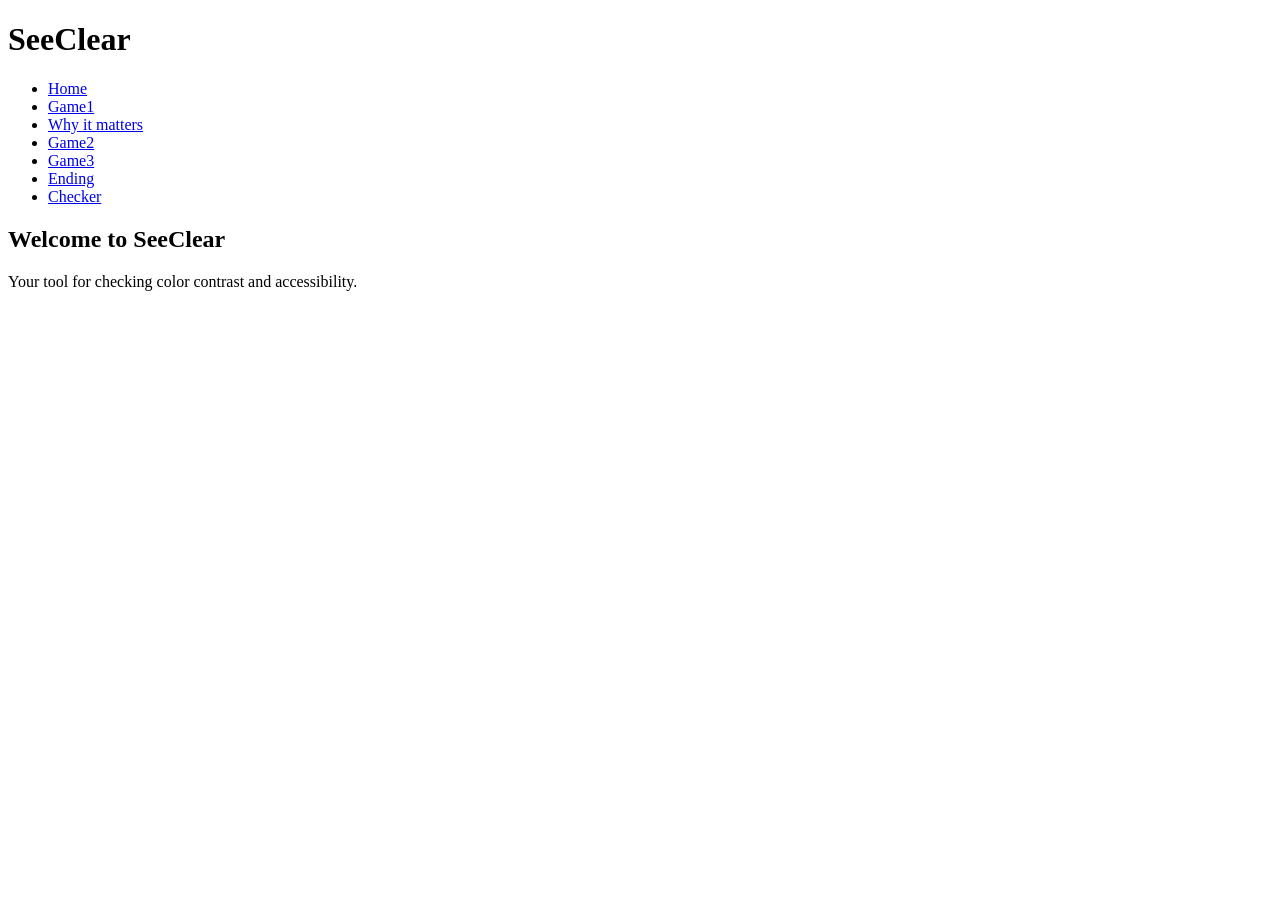
==== commit 6b25c4e0: "Add ending page and checker tool." ====
--- a/index.html
+++ b/index.html
@@ -11,7 +11,7 @@
 </head>
 
 <body>
-    <a class="" href="#main">Skip to main content</a>
+    <a class="skip-link" href="#main">Skip to main content</a>
     <header class="site-header">
         <h1>SeeClear</h1>
         <nav class="site-nav">
--- a/css/style.css
+++ b/css/style.css
@@ -1,25 +1,78 @@
-.map{
+.map {
     width: 200px;
     height: 20px;
     margin: 10px;
 }
-.selected{
+
+.selected {
     background-color: lightgray;
     border: 2px solid #ccc;
 }
+
 .correct {
     background-color: lightgreen;
 }
+
 .correct::after {
     content: "✔";
     font-weight: bold;
     margin-left: 5px;
 }
+
 .wrong {
     background-color: lightcoral;
 }
+
 .wrong::after {
     content: "✖";
     font-weight: bold;
     margin-left: 5px;
+}
+
+#card {
+    padding: 10px;
+    font-size: 20px;
+}
+
+#poster {
+    width: 200px;
+    min-height: 500px;
+    margin: 10px;
+    padding: 20px;
+}
+
+#palette {
+    margin: 10px;
+}
+
+#palette .button {
+    width: 40px;
+    height: 40px;
+    margin: 5px;
+    border: none;
+    cursor: pointer;
+}
+
+#poster .selected {
+    background-color: transparent;
+    outline: 3px dashed white;
+    outline-color: transparent;
+}
+
+.skip-link {
+    position: absolute;
+    left: -9999px;
+
+    .skip-link:focus {
+        left: 10px;
+    }
+}
+
+#large-text{
+    font-size: 24px;
+}
+
+canvas{
+    max-width: 100%;
+    cursor: crosshair;
 }
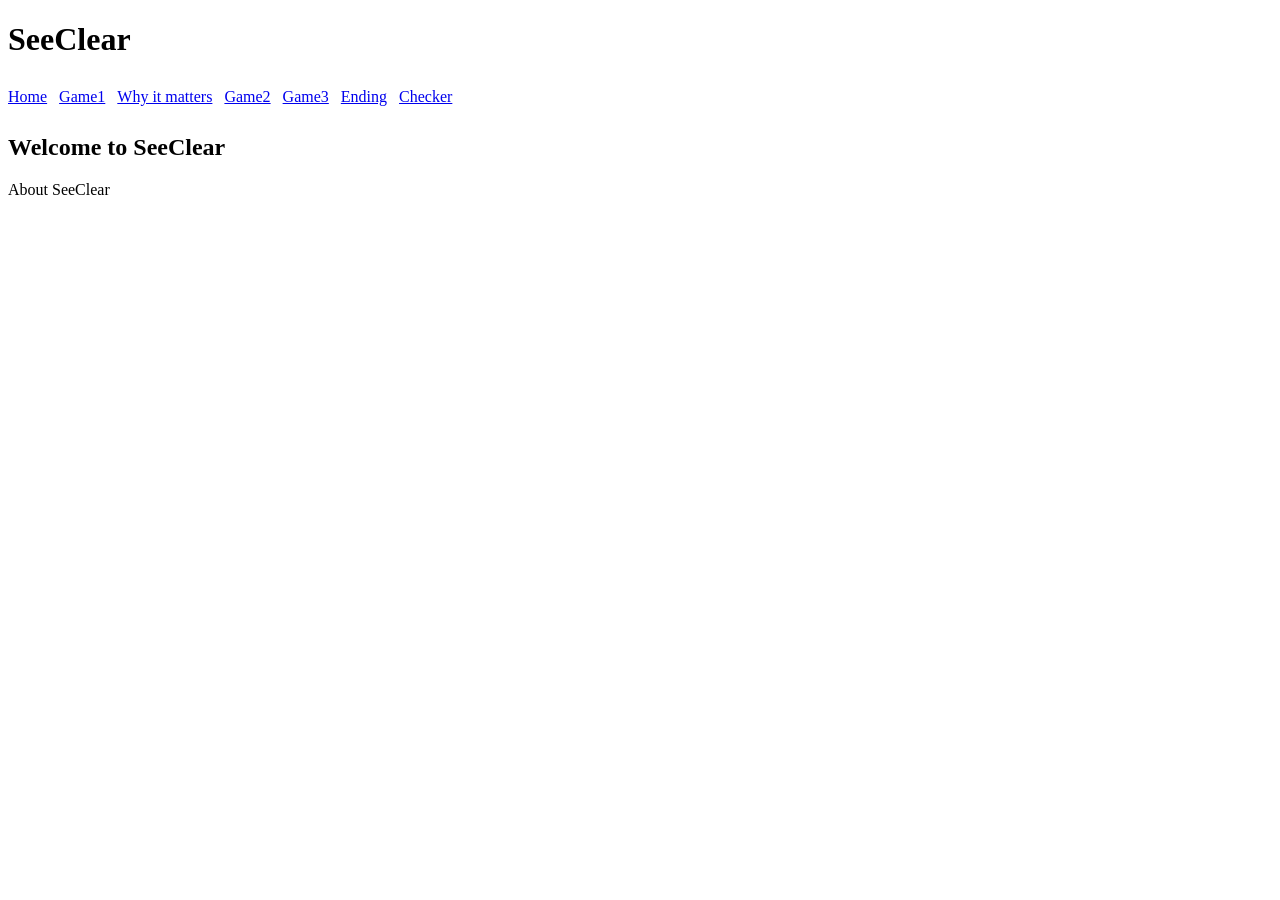
==== commit 608bc405: "Update description in index.html" ====
--- a/index.html
+++ b/index.html
@@ -29,10 +29,10 @@
 
     <main id="main">
         <h2>Welcome to SeeClear</h2>
-        <p>Your tool for checking color contrast and accessibility.</p>
+        <p>About SeeClear</p>
 
     </main>
     <script src="js/color.js"></script>
 </body>
 
-</html>+</html>
--- a/css/style.css
+++ b/css/style.css
@@ -1,9 +1,65 @@
+.site-nav {
+    width: 100%;
+    overflow-x: auto;
+    -webkit-overflow-scrolling: touch;
+}
+
+.nav-links {
+    display: flex;
+    flex-flow: row nowrap;
+    align-items: center;
+    gap: 12px;
+    margin: 0;
+    padding: 8px 0;
+    list-style: none;
+}
+
+.nav-links li {
+    flex: 0 0 auto;
+}
+
 .map {
     width: 200px;
     height: 20px;
     margin: 10px;
 }
 
+#map-area {
+    position: relative;
+    width: min(100%, 1100px);
+}
+
+#map-area img {
+    display: block;
+    width: 100%;
+    height: auto;
+}
+
+#mtr-slots {
+    position: absolute;
+    inset: 0;
+}
+
+#mtr-slots > div {
+    position: absolute;
+    z-index: 1;
+    box-sizing: border-box;
+    width: 120px;
+    min-height: 34px;
+    padding: 5px;
+    border: 2px dashed #333;
+    background: white;
+    cursor: pointer;
+    transform: translate(-50%, -50%);
+}
+
+/* The order matches the array in file "gmae1.js" */
+#mtr-slots > div:nth-child(1) { left: 70%; top: 44%; } /* Kwun Tong */
+#mtr-slots > div:nth-child(2) { left: 27%; top: 44%; } /* Tsuen Wan */
+#mtr-slots > div:nth-child(3) { left: 70%; top: 78%; } /* Island */
+#mtr-slots > div:nth-child(4) { left: 20%; top: 60%; } /* Tung Chung */
+#mtr-slots > div:nth-child(5) { left: 38%; top: 89%; } /* South Island */
+#mtr-slots > div:nth-child(6) { left: 83%; top: 19%; } /* Tuen Ma */
 .selected {
     background-color: lightgray;
     border: 2px solid #ccc;
@@ -30,19 +86,50 @@
 }
 
 #card {
-    padding: 10px;
-    font-size: 20px;
+    box-sizing: border-box;
+    width: 100%;
+    max-width: 1100px;
+    min-height: 150px;
+    padding: 24px;
+    display: flex;
+    align-items: center;
+    font-weight: bold;
+}
+
+#card-text {
+    margin: 0;
+    white-space: pre-line;
+    overflow-wrap: anywhere;
 }
 
 #poster {
-    width: 200px;
-    min-height: 500px;
-    margin: 10px;
-    padding: 20px;
+    box-sizing: border-box;
+    width: min(100%, 720px);
+    min-height: 520px;
+    margin: 20px auto;
+    padding: 48px;
+    display: flex;
+    flex-direction: column;
+    align-items: center;
+    justify-content: center;
+    gap: 12px;
+    text-align: center;
+}
+#poster p {
+    width: 100%;
+    margin: 0;
+    text-align: center;
+    font-size: 22px;
+    line-height: 1.4;
+    overflow-wrap: anywhere;
 }
 
 #palette {
-    margin: 10px;
+    display: flex;
+    justify-content: center;
+    flex-wrap: wrap;
+    gap: 5px;
+    margin: 10px auto;
 }
 
 #palette .button {
@@ -56,7 +143,6 @@
 #poster .selected {
     background-color: transparent;
     outline: 3px dashed white;
-    outline-color: transparent;
 }
 
 .skip-link {
@@ -75,4 +161,38 @@
 canvas{
     max-width: 100%;
     cursor: crosshair;
-}+}
+
+#suggestion-swatch {
+    display: inline-block;
+    width: 20px;
+    height: 20px;
+    border: 1px solid #000;
+    margin-left: 5px;
+}
+footer{
+    font-size: 14px;
+    text-align: center;
+}
+
+#drop-zone{
+    border: 2px dashed #767676;
+    padding: 20px;
+    text-align: center;
+    margin: 10px;
+}
+
+#drop-zone.dragover{
+    border-color: #000;
+    background-color: #f0f0f0;
+}
+@media (max-width: 600px) {
+    #poster {
+        min-height: 420px;
+        padding: 24px;
+    }
+
+    #poster p {
+        font-size: 18px;
+    }
+}
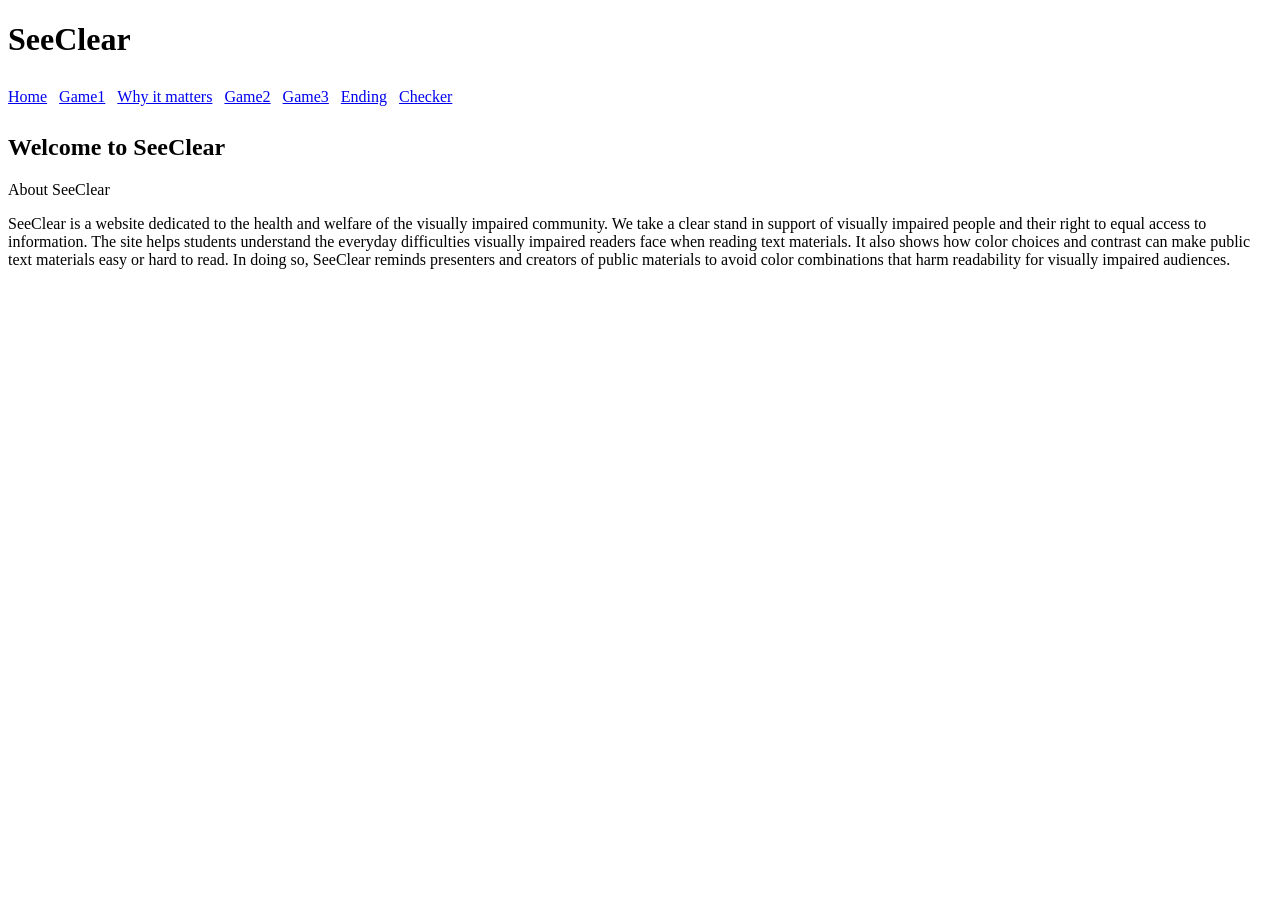
==== commit a0bb6ae2: "Enhance index.html with SeeClear description Added a paragraph describing the purpose of SeeClear an" ====
--- a/index.html
+++ b/index.html
@@ -30,6 +30,12 @@
     <main id="main">
         <h2>Welcome to SeeClear</h2>
         <p>About SeeClear</p>
+        <p>SeeClear is a website dedicated to the health and welfare of the visually impaired community. 
+            We take a clear stand in support of visually impaired people and their right to equal access to information. 
+            The site helps students understand the everyday difficulties visually impaired readers face when reading text materials. 
+            It also shows how color choices and contrast can make public text materials easy or hard to read. 
+            In doing so, SeeClear reminds presenters and creators of public materials to avoid color combinations that harm readability for visually impaired audiences.
+        </p>
 
     </main>
     <script src="js/color.js"></script>
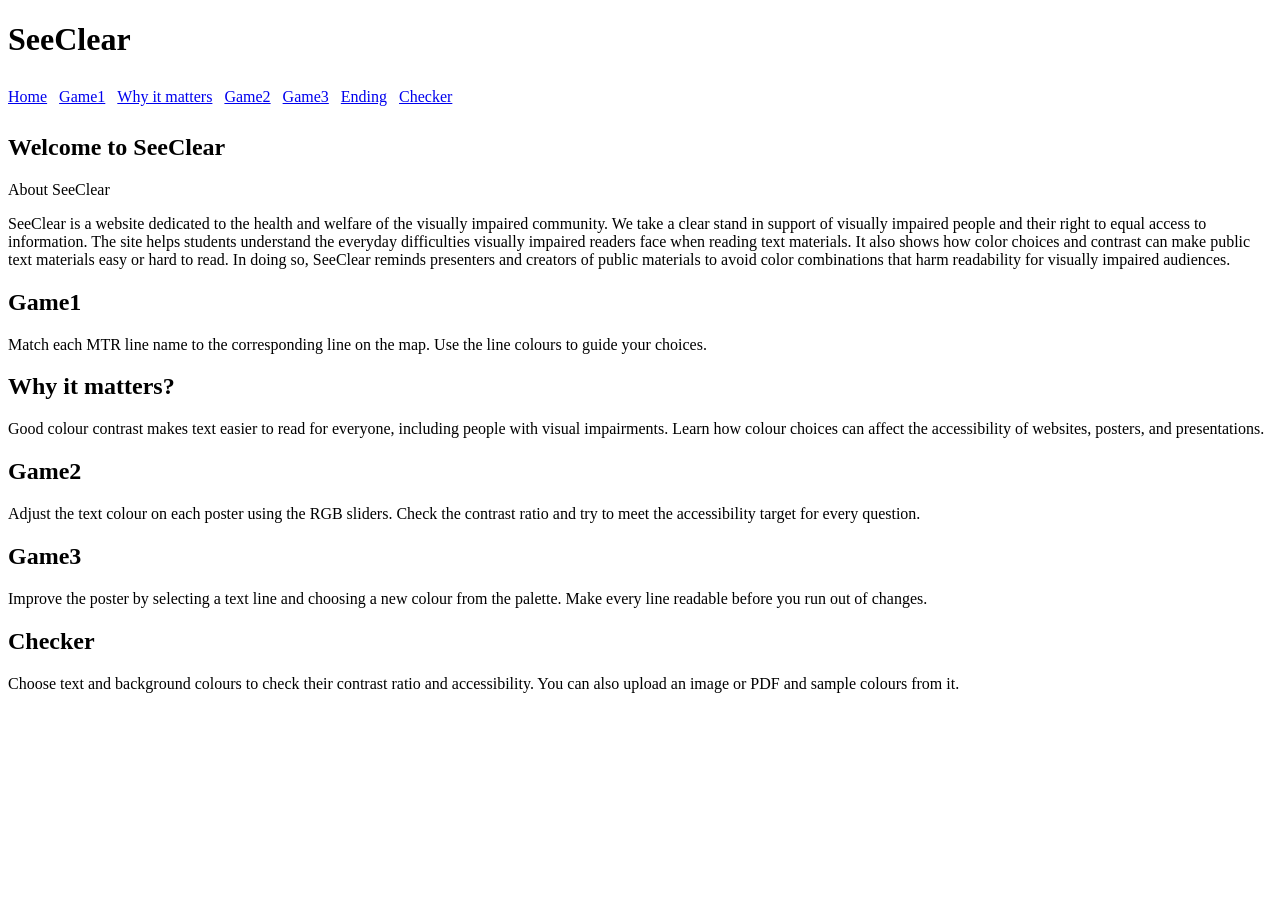
==== commit ad6ec1ce: "Update headings and add game descriptions in index.html" ====
--- a/index.html
+++ b/index.html
@@ -28,7 +28,7 @@
     </header>
 
     <main id="main">
-        <h2>Welcome to SeeClear</h2>
+        <h2 class="background-heading">Welcome to SeeClear</h2>
         <p>About SeeClear</p>
         <p>SeeClear is a website dedicated to the health and welfare of the visually impaired community. 
             We take a clear stand in support of visually impaired people and their right to equal access to information. 
@@ -36,7 +36,16 @@
             It also shows how color choices and contrast can make public text materials easy or hard to read. 
             In doing so, SeeClear reminds presenters and creators of public materials to avoid color combinations that harm readability for visually impaired audiences.
         </p>
-
+        <h2 class="homepage-heading">Game1</h2>
+        <p>Match each MTR line name to the corresponding line on the map. Use the line colours to guide your choices.</p>
+        <h2 class="homepage-heading">Why it matters?</h2>
+        <p>Good colour contrast makes text easier to read for everyone, including people with visual impairments. Learn how colour choices can affect the accessibility of websites, posters, and presentations.</p>
+        <h2 class="homepage-heading">Game2</h2>
+        <p>Adjust the text colour on each poster using the RGB sliders. Check the contrast ratio and try to meet the accessibility target for every question.</p>
+        <h2 class="homepage-heading">Game3</h2>
+        <p>Improve the poster by selecting a text line and choosing a new colour from the palette. Make every line readable before you run out of changes.</p>
+        <h2 class="homepage-heading">Checker</h2>
+        <p>Choose text and background colours to check their contrast ratio and accessibility. You can also upload an image or PDF and sample colours from it.</p>
     </main>
     <script src="js/color.js"></script>
 </body>
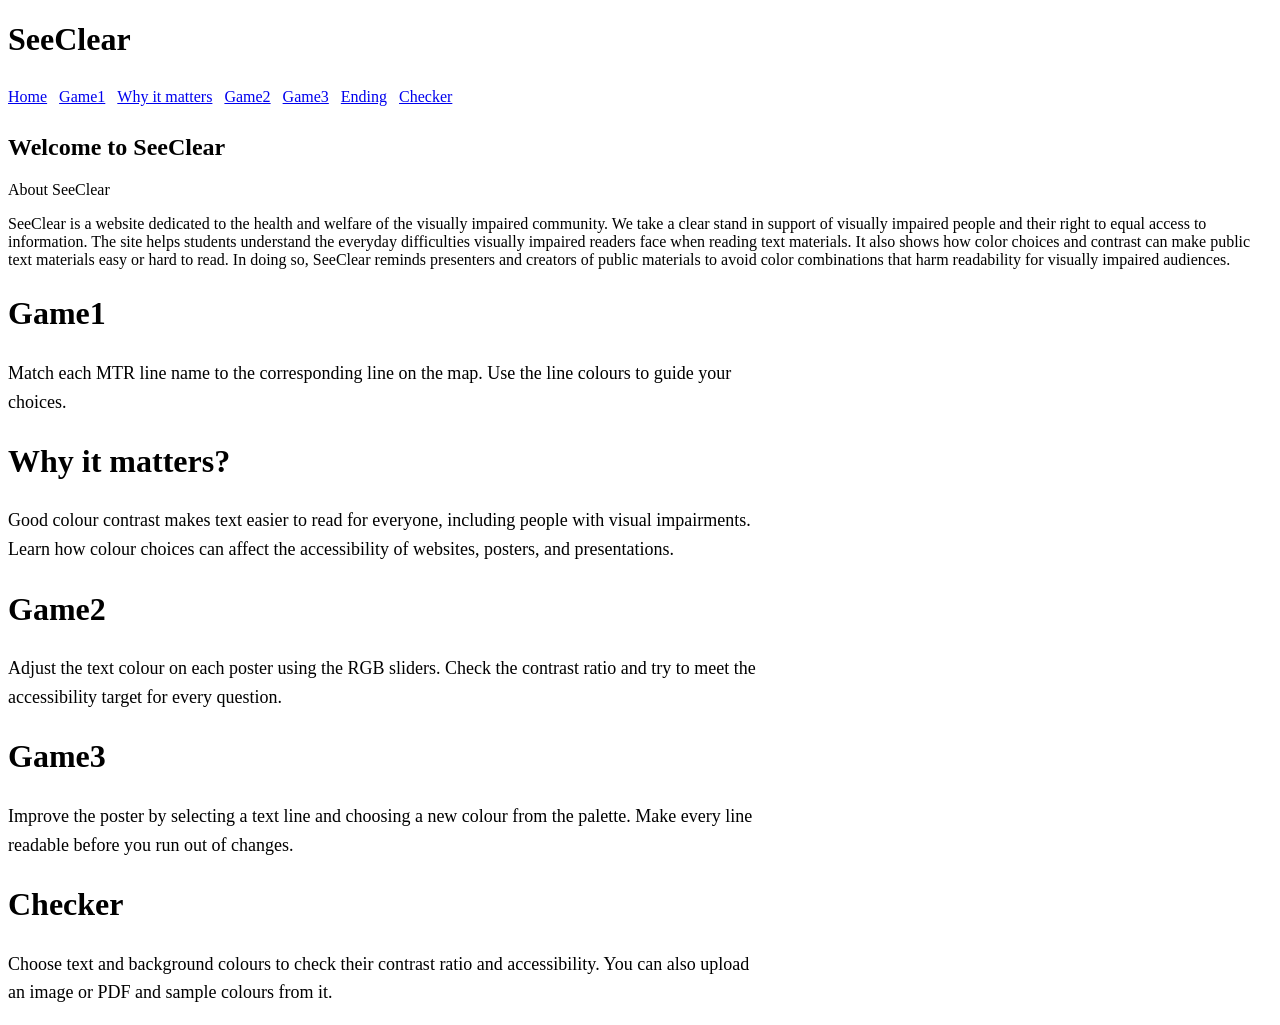
==== commit f6fa7fe2: "Change paragraph class to 'homepage-intro' Updated paragraph elements to use 'homepage-intro' class " ====
--- a/index.html
+++ b/index.html
@@ -37,15 +37,15 @@
             In doing so, SeeClear reminds presenters and creators of public materials to avoid color combinations that harm readability for visually impaired audiences.
         </p>
         <h2 class="homepage-heading">Game1</h2>
-        <p>Match each MTR line name to the corresponding line on the map. Use the line colours to guide your choices.</p>
+        <p class="homepage-intro">Match each MTR line name to the corresponding line on the map. Use the line colours to guide your choices.</p>
         <h2 class="homepage-heading">Why it matters?</h2>
-        <p>Good colour contrast makes text easier to read for everyone, including people with visual impairments. Learn how colour choices can affect the accessibility of websites, posters, and presentations.</p>
+        <p class="homepage-intro">Good colour contrast makes text easier to read for everyone, including people with visual impairments. Learn how colour choices can affect the accessibility of websites, posters, and presentations.</p>
         <h2 class="homepage-heading">Game2</h2>
-        <p>Adjust the text colour on each poster using the RGB sliders. Check the contrast ratio and try to meet the accessibility target for every question.</p>
+        <p class="homepage-intro">Adjust the text colour on each poster using the RGB sliders. Check the contrast ratio and try to meet the accessibility target for every question.</p>
         <h2 class="homepage-heading">Game3</h2>
-        <p>Improve the poster by selecting a text line and choosing a new colour from the palette. Make every line readable before you run out of changes.</p>
+        <p class="homepage-intro">Improve the poster by selecting a text line and choosing a new colour from the palette. Make every line readable before you run out of changes.</p>
         <h2 class="homepage-heading">Checker</h2>
-        <p>Choose text and background colours to check their contrast ratio and accessibility. You can also upload an image or PDF and sample colours from it.</p>
+        <p class="homepage-intro">Choose text and background colours to check their contrast ratio and accessibility. You can also upload an image or PDF and sample colours from it.</p>
     </main>
     <script src="js/color.js"></script>
 </body>
--- a/css/style.css
+++ b/css/style.css
@@ -196,3 +196,14 @@
         font-size: 18px;
     }
 }
+
+.homepage-heading {
+    font-size: 2rem;
+    font-weight: 700;
+}
+
+.homepage-intro {
+    max-width: 760px;
+    font-size: 1.125rem;
+    line-height: 1.6;
+}
